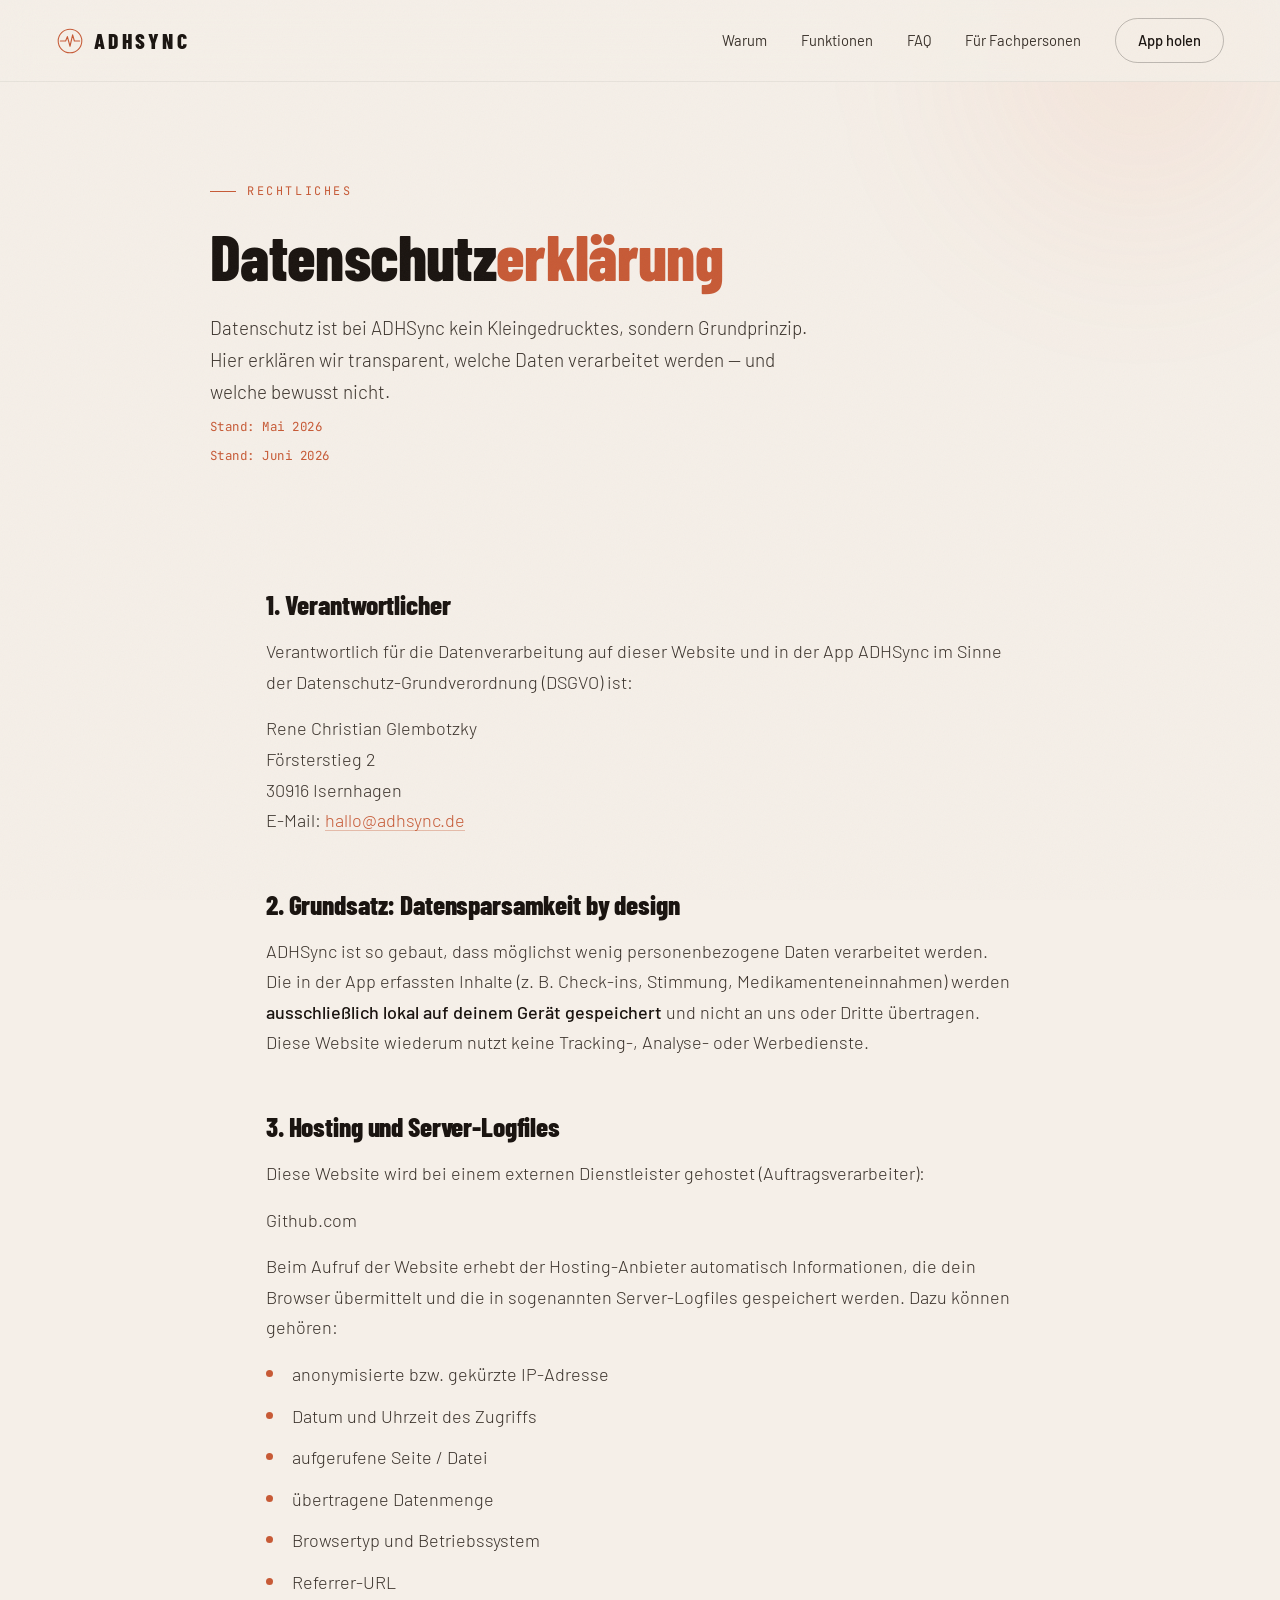
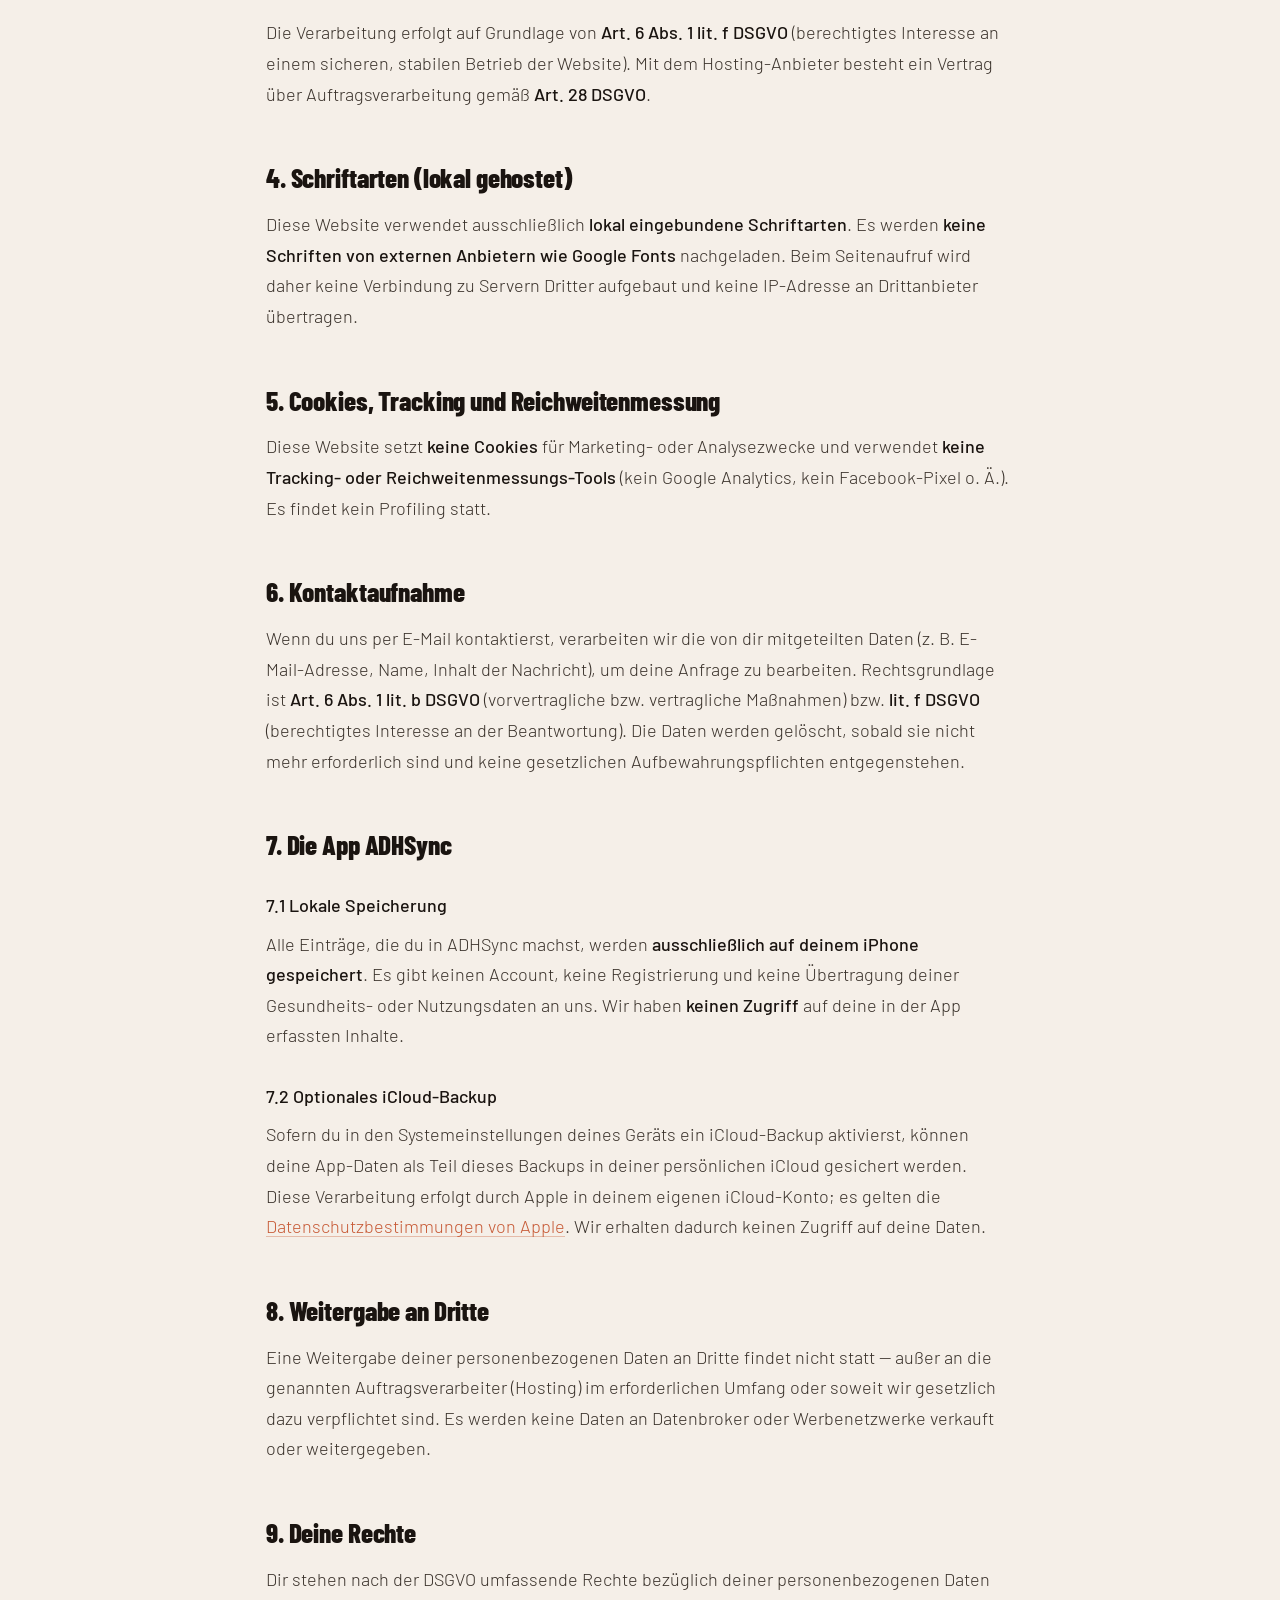
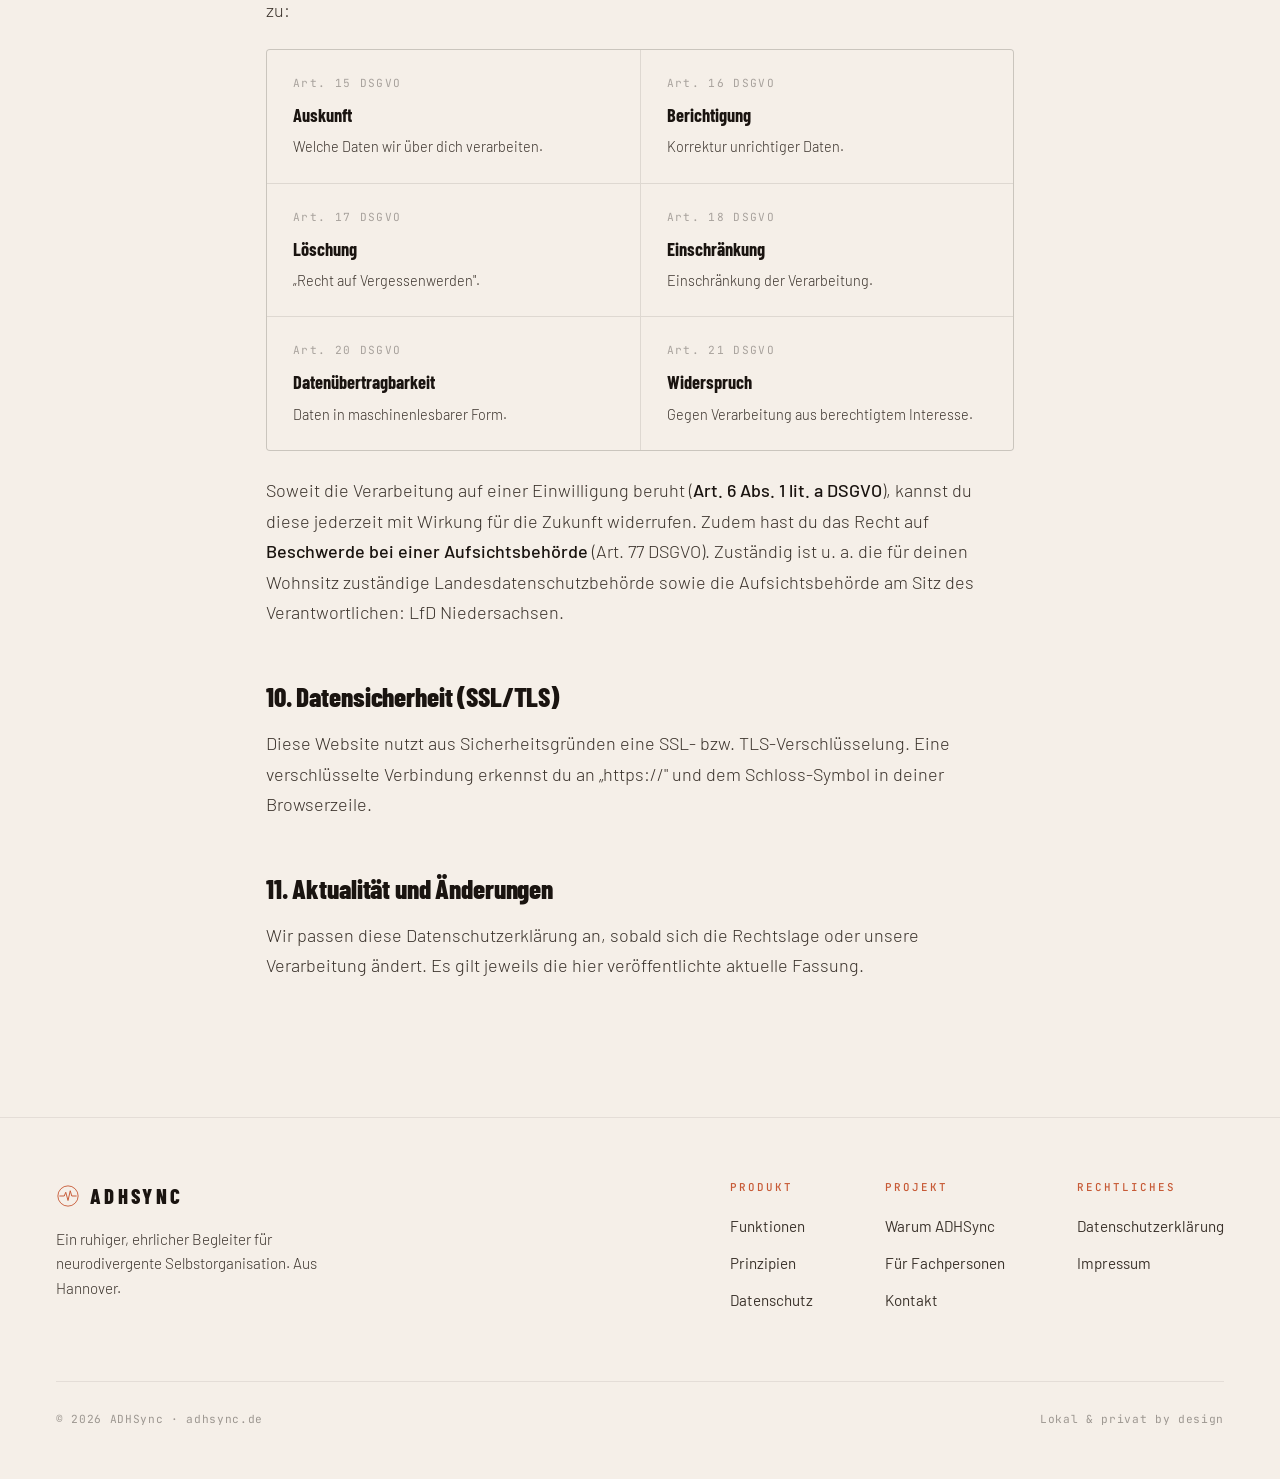
==== datenschutz.html @ 2eb3c04f "Add files via upload" ====
<!DOCTYPE html>
<html lang="de">
<head>
<meta charset="UTF-8">
<meta name="viewport" content="width=device-width, initial-scale=1.0">
<title>Datenschutzerklärung — ADHSync</title>
<meta name="description" content="Datenschutzerklärung von ADHSync nach DSGVO. Alle App-Daten bleiben lokal auf deinem iPhone.">
<meta name="theme-color" content="#F5EFE8">
<meta property="og:title" content="Datenschutzerklärung — ADHSync">
<meta property="og:description" content="Datenschutzerklärung von ADHSync nach DSGVO. Alle App-Daten bleiben lokal auf deinem iPhone.">
<meta property="og:type" content="website">
<meta property="og:locale" content="de_DE">
<link rel="icon" type="image/svg+xml" href="data:image/svg+xml;utf8,<svg xmlns='http://www.w3.org/2000/svg' viewBox='0 0 64 64'><circle cx='32' cy='32' r='28' fill='%23F5EFE8' stroke='%23C75A36' stroke-width='3'/><path d='M10 32 H22 L26 22 L32 44 L38 18 L42 32 H54' fill='none' stroke='%23C75A36' stroke-width='3' stroke-linecap='round' stroke-linejoin='round'/></svg>">

<style>
/* Self-hosted fonts — DSGVO-konform, keine externen Requests */
@font-face{font-family:'Barlow';font-style:normal;font-weight:300;font-display:swap;src:url([data-uri]) format('woff2');}
@font-face{font-family:'Barlow';font-style:normal;font-weight:400;font-display:swap;src:url([data-uri]) format('woff2');}
@font-face{font-family:'Barlow';font-style:italic;font-weight:400;font-display:swap;src:url([data-uri]) format('woff2');}
@font-face{font-family:'Barlow';font-style:normal;font-weight:500;font-display:swap;src:url([data-uri]) format('woff2');}
@font-face{font-family:'Barlow Condensed';font-style:normal;font-weight:600;font-display:swap;src:url([data-uri]) format('woff2');}
@font-face{font-family:'Barlow Condensed';font-style:normal;font-weight:700;font-display:swap;src:url([data-uri]) format('woff2');}
@font-face{font-family:'Barlow Condensed';font-style:normal;font-weight:800;font-display:swap;src:url([data-uri]) format('woff2');}
@font-face{font-family:'Barlow Condensed';font-style:normal;font-weight:900;font-display:swap;src:url([data-uri]) format('woff2');}
@font-face{font-family:'JetBrains Mono';font-style:normal;font-weight:400;font-display:swap;src:url([data-uri]) format('woff2');}
@font-face{font-family:'JetBrains Mono';font-style:normal;font-weight:500;font-display:swap;src:url([data-uri]) format('woff2');}


:root{
  --ink:#1A1410;--ink-soft:#3A322B;--paper:#F5EFE8;--paper2:#EAE2D6;
  --paper-sage:#EFE7DA;--orange:#E8744C;--orange-deep:#C75A36;
  --orange-soft:#F2A57F;--ink-mute:rgba(26,20,16,0.35);
}
*,*::before,*::after{box-sizing:border-box;margin:0;padding:0;}
html{scroll-behavior:smooth;}
body{background:var(--paper);color:var(--ink);font-family:'Barlow',sans-serif;font-weight:400;font-size:18px;line-height:1.7;-webkit-font-smoothing:antialiased;overflow-x:hidden;}
body::after{content:'';position:fixed;inset:0;z-index:9998;pointer-events:none;opacity:0.035;background-image:url("data:image/svg+xml,%3Csvg xmlns='http://www.w3.org/2000/svg' width='180' height='180'%3E%3Cfilter id='n'%3E%3CfeTurbulence type='fractalNoise' baseFrequency='0.85' numOctaves='3' stitchTiles='stitch'/%3E%3C/filter%3E%3Crect width='100%25' height='100%25' filter='url(%23n)'/%3E%3C/svg%3E");}
a{color:inherit;}

/* Logo mark with Puls-Wave */
.nav-logo,.footer-logo{display:inline-flex;align-items:center;gap:10px;text-decoration:none;}
.logo-mark{width:28px;height:28px;color:var(--orange-deep);flex-shrink:0;}
.logo-mark .logo-wave{stroke-dasharray:120;stroke-dashoffset:120;animation:drawPulse 2.2s cubic-bezier(0.65,0,0.35,1) forwards 0.3s;}
.footer-logo .logo-mark{width:24px;height:24px;}
@keyframes drawPulse{to{stroke-dashoffset:0;}}

/* NAV */
nav{position:fixed;top:0;left:0;right:0;z-index:200;padding:18px 56px;display:flex;justify-content:space-between;align-items:center;background:rgba(245,239,232,0.82);backdrop-filter:blur(16px) saturate(1.2);border-bottom:1px solid rgba(26,20,16,0.06);}
.nav-logo{font-family:'Barlow Condensed',sans-serif;font-weight:800;font-size:1.35rem;letter-spacing:0.16em;text-transform:uppercase;color:var(--ink);text-decoration:none;}
.nav-right{display:flex;gap:34px;align-items:center;}
.nav-link{font-size:0.92rem;color:var(--ink-soft);text-decoration:none;transition:color 0.2s;}
.nav-link:hover{color:var(--ink);}
.nav-cta{font-weight:500;font-size:0.92rem;color:var(--ink);text-decoration:none;border:1px solid rgba(26,20,16,0.25);border-radius:100px;padding:9px 22px;transition:border-color 0.2s,background 0.2s,color 0.2s;}
.nav-cta:hover{border-color:var(--ink);background:var(--ink);color:var(--paper);}
/* PAGE HEAD */
.page-head{padding:170px 56px 70px;position:relative;overflow:hidden;}
.page-head::before{content:'';position:absolute;width:560px;height:560px;border-radius:50%;top:-220px;right:-140px;filter:blur(70px);opacity:0.5;background:radial-gradient(circle,rgba(232,116,76,0.2),transparent 65%);pointer-events:none;}
.ph-wrap{max-width:860px;margin:0 auto;position:relative;z-index:2;}
.eyebrow{font-family:'JetBrains Mono',monospace;font-size:0.74rem;letter-spacing:0.22em;text-transform:uppercase;color:var(--orange-deep);margin-bottom:22px;display:inline-flex;align-items:center;gap:11px;}
.eyebrow::before{content:'';width:26px;height:1px;background:var(--orange-deep);}
.page-title{font-family:'Barlow Condensed',sans-serif;font-weight:800;font-size:clamp(2.6rem,5vw,4.4rem);line-height:1.0;letter-spacing:-0.01em;color:var(--ink);}
.page-title .pet{color:var(--orange-deep);}
.page-title em{font-style:normal;color:var(--orange);}
.page-intro{font-size:1.18rem;font-weight:300;color:var(--ink-soft);margin-top:24px;line-height:1.7;max-width:620px;}
/* CONTENT */
.content{max-width:860px;margin:0 auto;padding:0 56px 120px;}
.content h2{font-family:'Barlow Condensed',sans-serif;font-weight:800;font-size:1.7rem;letter-spacing:-0.005em;color:var(--ink);margin:54px 0 16px;line-height:1.1;}
.content h3{font-family:'Barlow',sans-serif;font-weight:500;font-size:1.12rem;color:var(--ink);margin:30px 0 8px;}
.content p{font-weight:300;color:var(--ink-soft);margin-bottom:16px;}
.content p strong,.content li strong{font-weight:500;color:var(--ink);}
.content ul{list-style:none;margin:0 0 20px;padding:0;}
.content li{font-weight:300;color:var(--ink-soft);padding-left:26px;position:relative;margin-bottom:11px;}
.content li::before{content:'';position:absolute;left:0;top:11px;width:7px;height:7px;border-radius:50%;background:var(--orange-deep);}
.content a{color:var(--orange-deep);text-decoration:underline;text-underline-offset:3px;text-decoration-color:rgba(199,90,54,0.35);transition:text-decoration-color 0.2s;}
.content a:hover{text-decoration-color:var(--orange-deep);}
.meta{font-family:'JetBrains Mono',monospace;font-size:0.78rem;letter-spacing:0.04em;color:var(--orange-deep);margin-top:8px;}
/* CALLOUT */
.callout{background:var(--paper-sage);border:1px solid rgba(199,90,54,0.18);border-left:3px solid var(--orange-deep);border-radius:6px;padding:22px 26px;margin:28px 0;}
.callout .c-title{font-family:'Barlow Condensed',sans-serif;font-weight:700;font-size:1.05rem;text-transform:uppercase;letter-spacing:0.06em;color:var(--orange-deep);margin-bottom:8px;display:flex;align-items:center;gap:9px;}
.callout p{font-size:0.96rem;margin-bottom:0;color:var(--ink-soft);}
.callout svg{width:17px;height:17px;stroke:var(--orange-deep);flex-shrink:0;}
/* PLACEHOLDER fields */
.ph-field{background:rgba(232,116,76,0.1);border-bottom:1px dashed var(--orange-deep);padding:1px 7px;border-radius:3px;font-weight:400;color:var(--orange-deep);font-style:normal;font-size:0.95em;}
/* DATA TABLE for DSGVO rights */
.rights-grid{display:grid;grid-template-columns:repeat(2,1fr);gap:1px;background:rgba(26,20,16,0.1);border:1px solid rgba(26,20,16,0.1);border-radius:4px;overflow:hidden;margin:24px 0;}
.right-cell{background:var(--paper);padding:24px 26px;}
.right-cell .rc-art{font-family:'JetBrains Mono',monospace;font-size:0.7rem;letter-spacing:0.12em;color:var(--ink-mute);margin-bottom:7px;}
.right-cell .rc-t{font-family:'Barlow Condensed',sans-serif;font-weight:700;font-size:1.15rem;color:var(--ink);margin-bottom:5px;}
.right-cell .rc-d{font-size:0.9rem;font-weight:300;color:var(--ink-soft);line-height:1.55;}
/* FOOTER */
footer{background:var(--paper);padding:60px 56px 50px;border-top:1px solid rgba(26,20,16,0.08);}
.footer-top{max-width:1180px;margin:0 auto;display:flex;justify-content:space-between;align-items:flex-start;gap:40px;flex-wrap:wrap;}
.footer-brand{max-width:300px;}
.footer-logo{font-family:'Barlow Condensed',sans-serif;font-weight:800;font-size:1.3rem;letter-spacing:0.16em;text-transform:uppercase;color:var(--ink);margin-bottom:14px;}
.footer-tag{font-size:0.95rem;font-weight:300;color:var(--ink-soft);line-height:1.6;}
.footer-cols{display:flex;gap:72px;flex-wrap:wrap;}
.footer-col h4{font-family:'JetBrains Mono',monospace;font-size:0.68rem;letter-spacing:0.18em;text-transform:uppercase;color:var(--orange-deep);margin-bottom:18px;font-weight:500;}
.footer-col a{display:block;font-size:0.95rem;color:var(--ink-soft);text-decoration:none;margin-bottom:11px;transition:color 0.2s;}
.footer-col a:hover{color:var(--ink);}
.footer-bottom{max-width:1180px;margin:56px auto 0;padding-top:28px;border-top:1px solid rgba(26,20,16,0.08);display:flex;justify-content:space-between;align-items:center;gap:20px;flex-wrap:wrap;}
.footer-copy{font-family:'JetBrains Mono',monospace;font-size:0.7rem;letter-spacing:0.06em;color:rgba(26,20,16,0.4);}
@media(max-width:980px){
  nav{padding:14px 22px;}.nav-right .nav-link{display:none;}
  .page-head{padding:120px 22px 50px;}.content{padding:0 22px 80px;}
  .rights-grid{grid-template-columns:1fr;}
  .footer-top{flex-direction:column;}.footer-cols{gap:48px;}
}


@media (prefers-reduced-motion: reduce){
  *,*::before,*::after{animation-duration:0.01ms!important;transition-duration:0.01ms!important;}
  html{scroll-behavior:auto;}
}
</style>
</head>
<body>
<nav>
  <a href="index.html" class="nav-logo"><svg class="logo-mark" viewBox="0 0 64 64" aria-hidden="true"><circle cx="32" cy="32" r="27" fill="none" stroke="currentColor" stroke-width="2.4"/><path class="logo-wave" d="M10 32 H22 L26 22 L32 44 L38 18 L42 32 H54" fill="none" stroke="currentColor" stroke-width="2.6" stroke-linecap="round" stroke-linejoin="round"/></svg><span>ADHSync</span></a>
  <div class="nav-right">
    <a href="index.html#warum" class="nav-link">Warum</a>
    <a href="index.html#funktionen" class="nav-link">Funktionen</a>
    <a href="index.html#faq" class="nav-link">FAQ</a>
    <a href="fachpersonen.html" class="nav-link">Für Fachpersonen</a>
    <a href="index.html#download" class="nav-cta">App holen</a>
  </div>
</nav>

<header class="page-head">
  <div class="ph-wrap">
    <span class="eyebrow">Rechtliches</span>
    <h1 class="page-title">Datenschutz<span class="pet">erklärung</span></h1>
    <p class="page-intro">Datenschutz ist bei ADHSync kein Kleingedrucktes, sondern Grundprinzip. Hier erklären wir transparent, welche Daten verarbeitet werden — und welche bewusst nicht.</p>
    <p class="meta">Stand: Mai 2026</p>
    <p class="meta">Stand: Juni 2026</p>
  </div>
</header>
<main class="content">

  <h2>1. Verantwortlicher</h2>
  <p>Verantwortlich für die Datenverarbeitung auf dieser Website und in der App ADHSync im Sinne der Datenschutz-Grundverordnung (DSGVO) ist:</p>
  <p>Rene Christian Glembotzky<br>
  Försterstieg 2<br>
  30916 Isernhagen<br>
  E-Mail: <a href="mailto:hallo@adhsync.de">hallo@adhsync.de</a></p>

  <h2>2. Grundsatz: Datensparsamkeit by design</h2>
  <p>ADHSync ist so gebaut, dass möglichst wenig personenbezogene Daten verarbeitet werden. Die in der App erfassten Inhalte (z. B. Check-ins, Stimmung, Medikamenteneinnahmen) werden <strong>ausschließlich lokal auf deinem Gerät gespeichert</strong> und nicht an uns oder Dritte übertragen. Diese Website wiederum nutzt keine Tracking-, Analyse- oder Werbedienste.</p>

  <h2>3. Hosting und Server-Logfiles</h2>
  <p>Diese Website wird bei einem externen Dienstleister gehostet (Auftragsverarbeiter):</p>
  <p>Github.com</p>
  <p>Beim Aufruf der Website erhebt der Hosting-Anbieter automatisch Informationen, die dein Browser übermittelt und die in sogenannten Server-Logfiles gespeichert werden. Dazu können gehören:</p>
  <ul>
    <li>anonymisierte bzw. gekürzte IP-Adresse</li>
    <li>Datum und Uhrzeit des Zugriffs</li>
    <li>aufgerufene Seite / Datei</li>
    <li>übertragene Datenmenge</li>
    <li>Browsertyp und Betriebssystem</li>
    <li>Referrer-URL</li>
  </ul>
  <p>Die Verarbeitung erfolgt auf Grundlage von <strong>Art. 6 Abs. 1 lit. f DSGVO</strong> (berechtigtes Interesse an einem sicheren, stabilen Betrieb der Website). Mit dem Hosting-Anbieter besteht ein Vertrag über Auftragsverarbeitung gemäß <strong>Art. 28 DSGVO</strong>.</p>

  <h2>4. Schriftarten (lokal gehostet)</h2>
  <p>Diese Website verwendet ausschließlich <strong>lokal eingebundene Schriftarten</strong>. Es werden <strong>keine Schriften von externen Anbietern wie Google Fonts</strong> nachgeladen. Beim Seitenaufruf wird daher keine Verbindung zu Servern Dritter aufgebaut und keine IP-Adresse an Drittanbieter übertragen.</p>

  <h2>5. Cookies, Tracking und Reichweitenmessung</h2>
  <p>Diese Website setzt <strong>keine Cookies</strong> für Marketing- oder Analysezwecke und verwendet <strong>keine Tracking- oder Reichweitenmessungs-Tools</strong> (kein Google Analytics, kein Facebook-Pixel o. Ä.). Es findet kein Profiling statt.</p>

  <h2>6. Kontaktaufnahme</h2>
  <p>Wenn du uns per E-Mail kontaktierst, verarbeiten wir die von dir mitgeteilten Daten (z. B. E-Mail-Adresse, Name, Inhalt der Nachricht), um deine Anfrage zu bearbeiten. Rechtsgrundlage ist <strong>Art. 6 Abs. 1 lit. b DSGVO</strong> (vorvertragliche bzw. vertragliche Maßnahmen) bzw. <strong>lit. f DSGVO</strong> (berechtigtes Interesse an der Beantwortung). Die Daten werden gelöscht, sobald sie nicht mehr erforderlich sind und keine gesetzlichen Aufbewahrungspflichten entgegenstehen.</p>

  <h2>7. Die App ADHSync</h2>
  <h3>7.1 Lokale Speicherung</h3>
  <p>Alle Einträge, die du in ADHSync machst, werden <strong>ausschließlich auf deinem iPhone gespeichert</strong>. Es gibt keinen Account, keine Registrierung und keine Übertragung deiner Gesundheits- oder Nutzungsdaten an uns. Wir haben <strong>keinen Zugriff</strong> auf deine in der App erfassten Inhalte.</p>
  <h3>7.2 Optionales iCloud-Backup</h3>
  <p>Sofern du in den Systemeinstellungen deines Geräts ein iCloud-Backup aktivierst, können deine App-Daten als Teil dieses Backups in deiner persönlichen iCloud gesichert werden. Diese Verarbeitung erfolgt durch Apple in deinem eigenen iCloud-Konto; es gelten die <a href="https://www.apple.com/legal/privacy/de-ww/" target="_blank" rel="noopener">Datenschutzbestimmungen von Apple</a>. Wir erhalten dadurch keinen Zugriff auf deine Daten.</p>
  <h2>8. Weitergabe an Dritte</h2>
  <p>Eine Weitergabe deiner personenbezogenen Daten an Dritte findet nicht statt — außer an die genannten Auftragsverarbeiter (Hosting) im erforderlichen Umfang oder soweit wir gesetzlich dazu verpflichtet sind. Es werden keine Daten an Datenbroker oder Werbenetzwerke verkauft oder weitergegeben.</p>

  <h2>9. Deine Rechte</h2>
  <p>Dir stehen nach der DSGVO umfassende Rechte bezüglich deiner personenbezogenen Daten zu:</p>
  <div class="rights-grid">
    <div class="right-cell"><div class="rc-art">Art. 15 DSGVO</div><div class="rc-t">Auskunft</div><div class="rc-d">Welche Daten wir über dich verarbeiten.</div></div>
    <div class="right-cell"><div class="rc-art">Art. 16 DSGVO</div><div class="rc-t">Berichtigung</div><div class="rc-d">Korrektur unrichtiger Daten.</div></div>
    <div class="right-cell"><div class="rc-art">Art. 17 DSGVO</div><div class="rc-t">Löschung</div><div class="rc-d">„Recht auf Vergessenwerden".</div></div>
    <div class="right-cell"><div class="rc-art">Art. 18 DSGVO</div><div class="rc-t">Einschränkung</div><div class="rc-d">Einschränkung der Verarbeitung.</div></div>
    <div class="right-cell"><div class="rc-art">Art. 20 DSGVO</div><div class="rc-t">Datenübertragbarkeit</div><div class="rc-d">Daten in maschinenlesbarer Form.</div></div>
    <div class="right-cell"><div class="rc-art">Art. 21 DSGVO</div><div class="rc-t">Widerspruch</div><div class="rc-d">Gegen Verarbeitung aus berechtigtem Interesse.</div></div>
  </div>
  <p>Soweit die Verarbeitung auf einer Einwilligung beruht (<strong>Art. 6 Abs. 1 lit. a DSGVO</strong>), kannst du diese jederzeit mit Wirkung für die Zukunft widerrufen. Zudem hast du das Recht auf <strong>Beschwerde bei einer Aufsichtsbehörde</strong> (Art. 77 DSGVO). Zuständig ist u. a. die für deinen Wohnsitz zuständige Landesdatenschutzbehörde sowie die Aufsichtsbehörde am Sitz des Verantwortlichen: LfD Niedersachsen.</p>

  <h2>10. Datensicherheit (SSL/TLS)</h2>
  <p>Diese Website nutzt aus Sicherheitsgründen eine SSL- bzw. TLS-Verschlüsselung. Eine verschlüsselte Verbindung erkennst du an „https://" und dem Schloss-Symbol in deiner Browserzeile.</p>

  <h2>11. Aktualität und Änderungen</h2>
  <p>Wir passen diese Datenschutzerklärung an, sobald sich die Rechtslage oder unsere Verarbeitung ändert. Es gilt jeweils die hier veröffentlichte aktuelle Fassung.</p>
</main>

<footer>
  <div class="footer-top">
    <div class="footer-brand">
      <div class="footer-logo"><svg class="logo-mark" viewBox="0 0 64 64" aria-hidden="true"><circle cx="32" cy="32" r="27" fill="none" stroke="currentColor" stroke-width="2.4"/><path class="logo-wave" d="M10 32 H22 L26 22 L32 44 L38 18 L42 32 H54" fill="none" stroke="currentColor" stroke-width="2.6" stroke-linecap="round" stroke-linejoin="round"/></svg><span>ADHSync</span></div>
      <p class="footer-tag">Ein ruhiger, ehrlicher Begleiter für neurodivergente Selbstorganisation. Aus Hannover.</p>
    </div>
    <div class="footer-cols">
      <div class="footer-col"><h4>Produkt</h4>
        <a href="index.html#funktionen">Funktionen</a>
        <a href="index.html#prinzipien">Prinzipien</a>
        <a href="index.html#datenschutz">Datenschutz</a>
      </div>
      <div class="footer-col"><h4>Projekt</h4>
        <a href="index.html#warum">Warum ADHSync</a>
        <a href="fachpersonen.html">Für Fachpersonen</a>
        <a href="mailto:hallo@adhsync.de">Kontakt</a>
      </div>
      <div class="footer-col"><h4>Rechtliches</h4>
        <a href="datenschutz.html">Datenschutzerklärung</a>
        <a href="impressum.html">Impressum</a>
      </div>
    </div>
  </div>
  <div class="footer-bottom">
    <div class="footer-copy">© 2026 ADHSync · adhsync.de</div>
    <div class="footer-copy">Lokal &amp; privat by design</div>
  </div>
</footer>
</body>
</html>
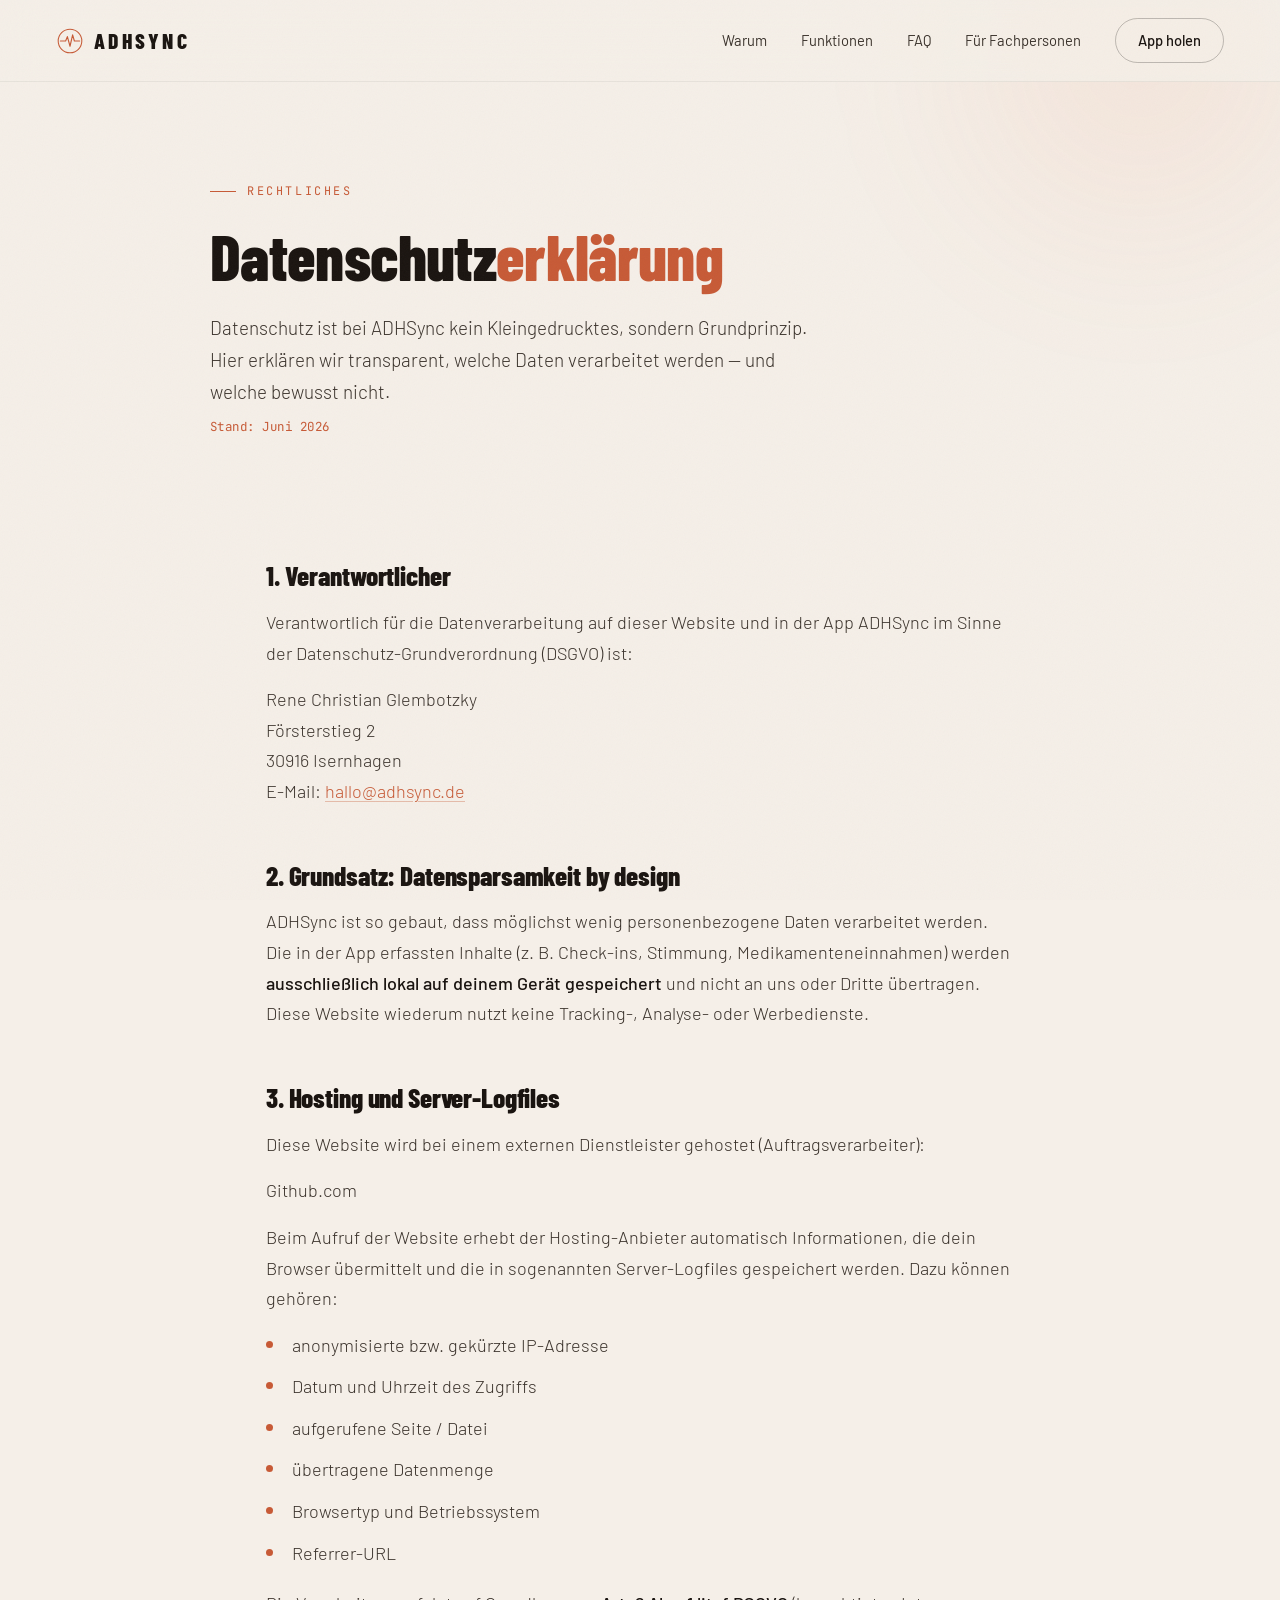
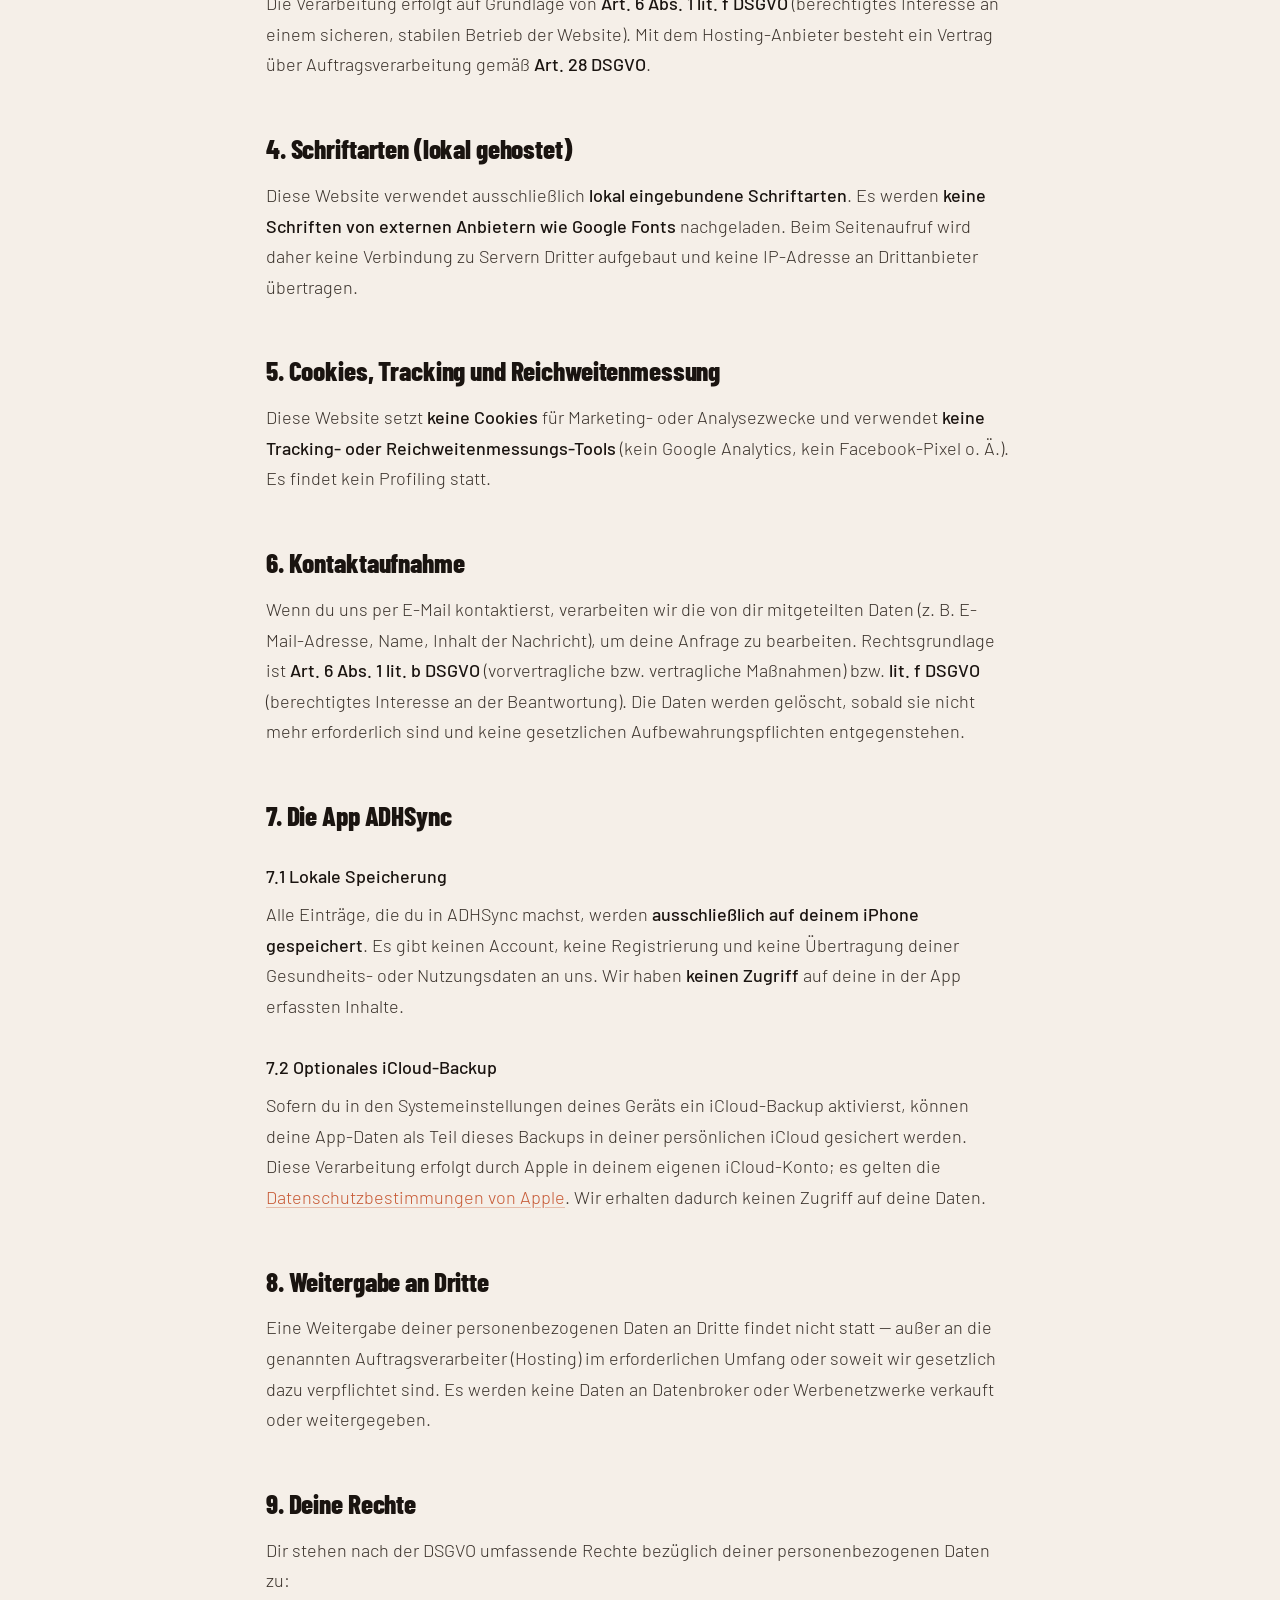
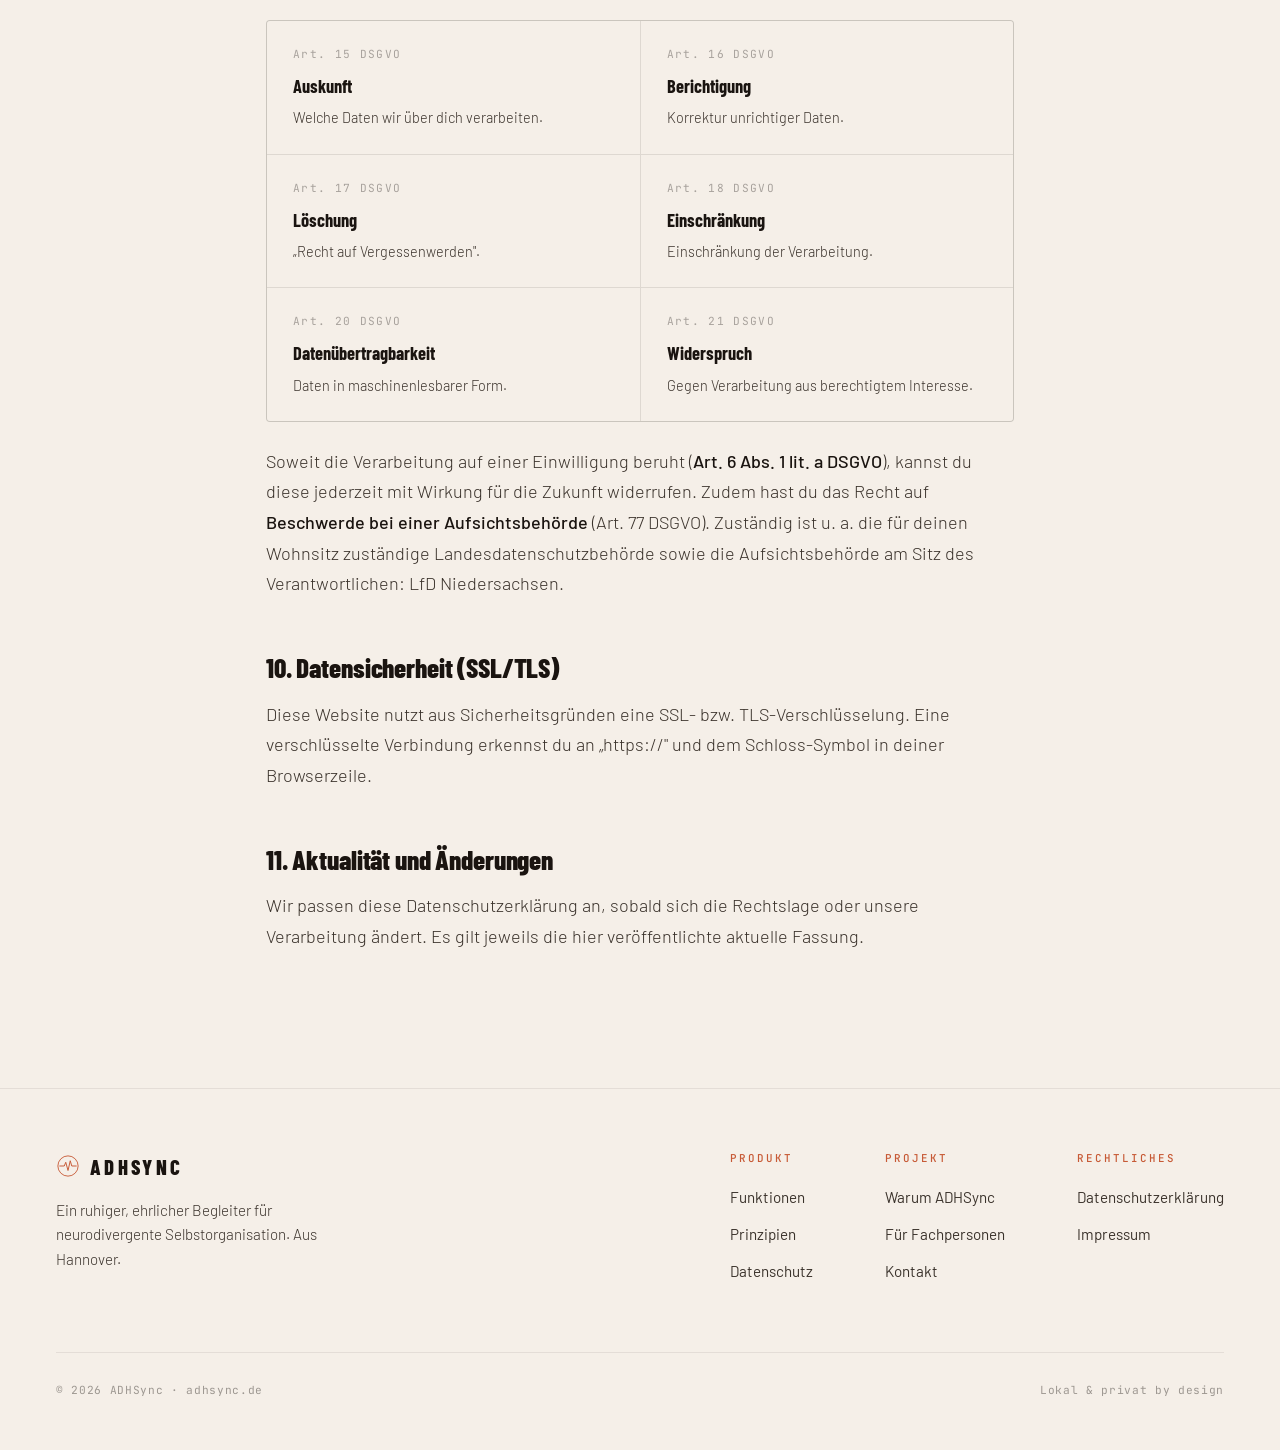
==== commit a353cdce: "Update datenschutz.html" ====
--- a/datenschutz.html
+++ b/datenschutz.html
@@ -130,7 +130,6 @@
     <span class="eyebrow">Rechtliches</span>
     <h1 class="page-title">Datenschutz<span class="pet">erklärung</span></h1>
     <p class="page-intro">Datenschutz ist bei ADHSync kein Kleingedrucktes, sondern Grundprinzip. Hier erklären wir transparent, welche Daten verarbeitet werden — und welche bewusst nicht.</p>
-    <p class="meta">Stand: Mai 2026</p>
     <p class="meta">Stand: Juni 2026</p>
   </div>
 </header>
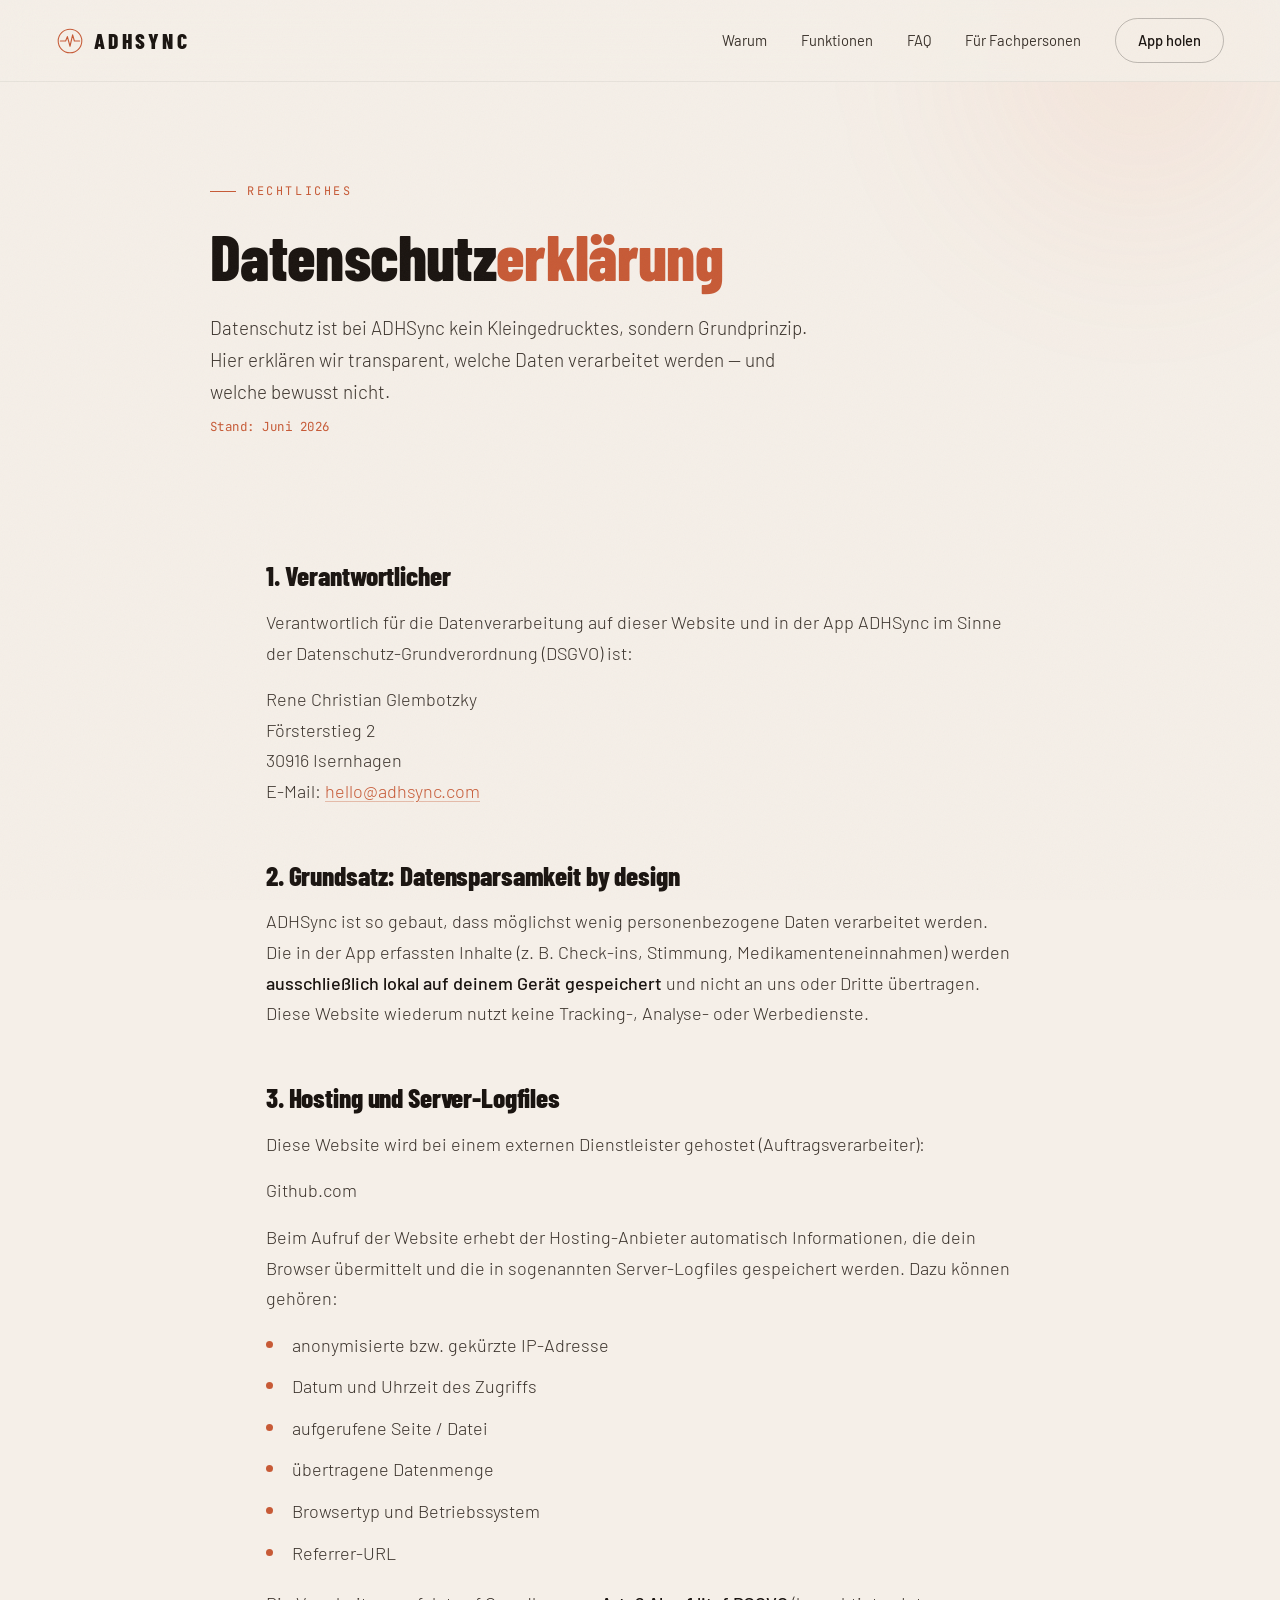
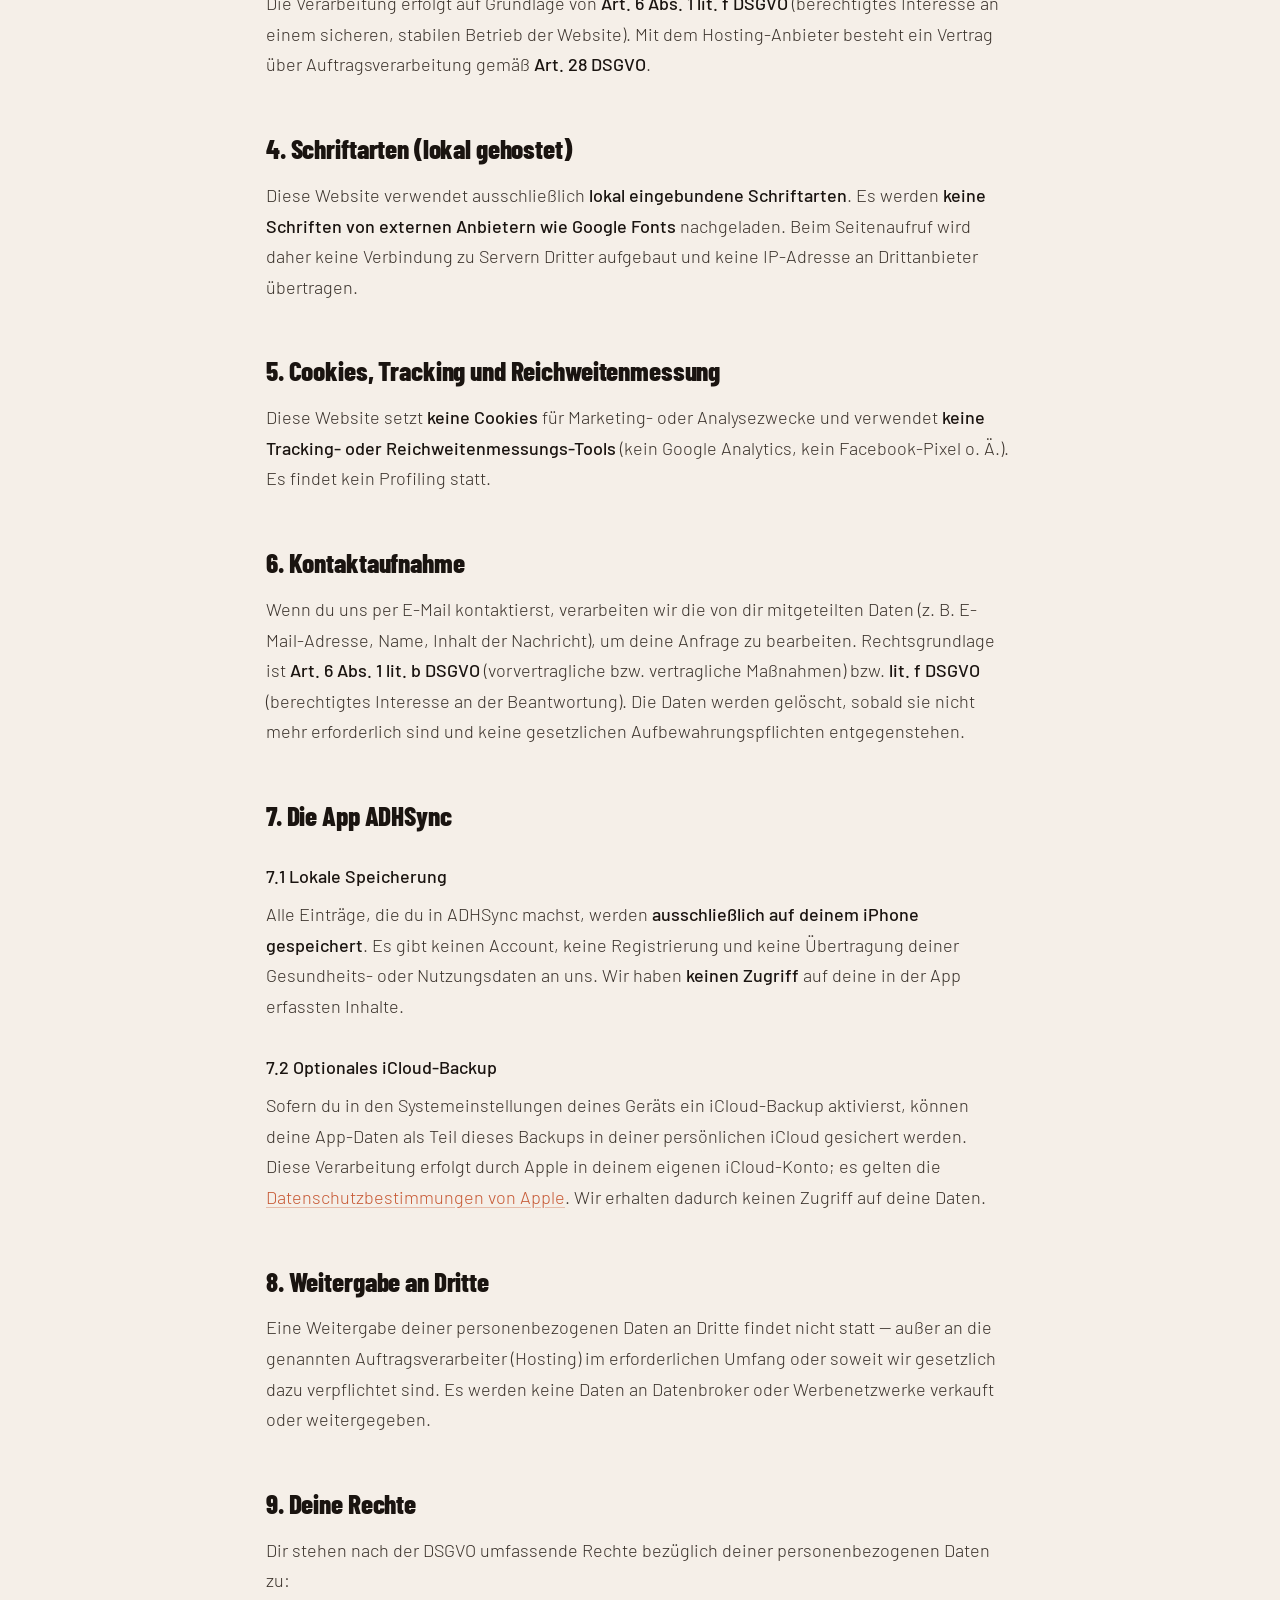
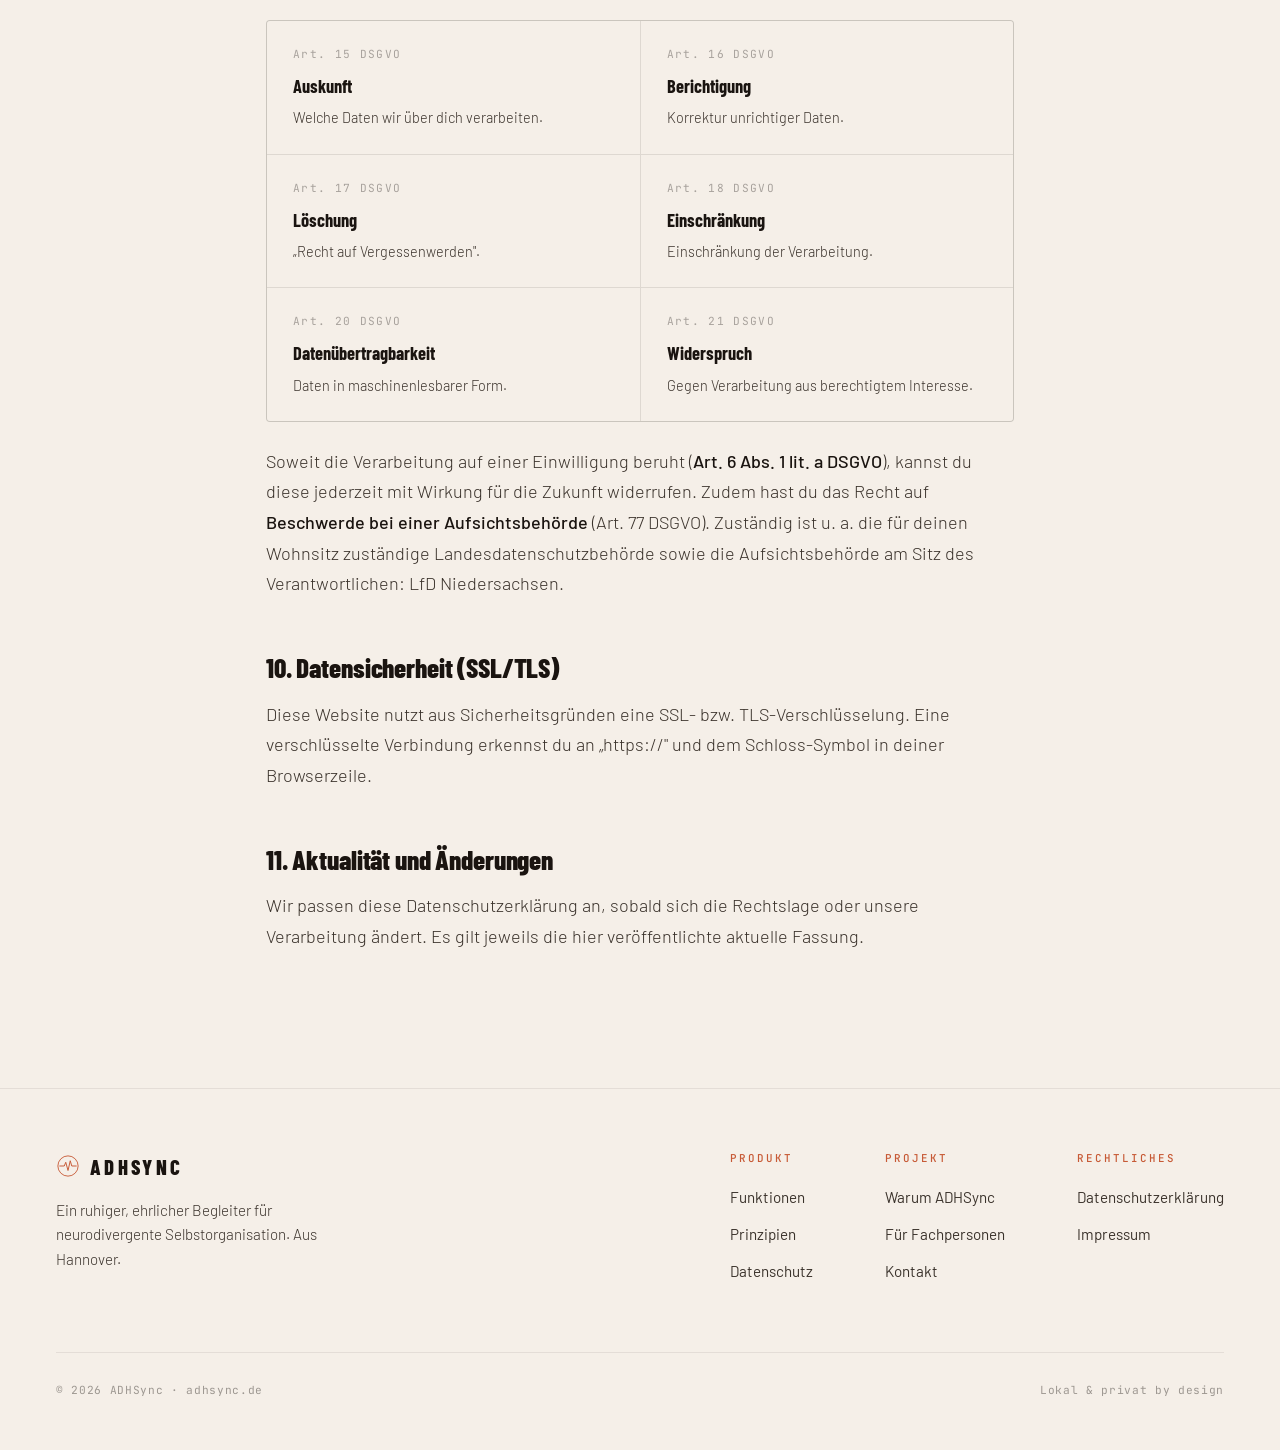
==== commit be3ebc04: "Update datenschutz.html" ====
--- a/datenschutz.html
+++ b/datenschutz.html
@@ -140,7 +140,7 @@
   <p>Rene Christian Glembotzky<br>
   Försterstieg 2<br>
   30916 Isernhagen<br>
-  E-Mail: <a href="mailto:hallo@adhsync.de">hallo@adhsync.de</a></p>
+  E-Mail: <a href="mailto:hello@adhsync.com">hello@adhsync.com</a></p>
 
   <h2>2. Grundsatz: Datensparsamkeit by design</h2>
   <p>ADHSync ist so gebaut, dass möglichst wenig personenbezogene Daten verarbeitet werden. Die in der App erfassten Inhalte (z. B. Check-ins, Stimmung, Medikamenteneinnahmen) werden <strong>ausschließlich lokal auf deinem Gerät gespeichert</strong> und nicht an uns oder Dritte übertragen. Diese Website wiederum nutzt keine Tracking-, Analyse- oder Werbedienste.</p>
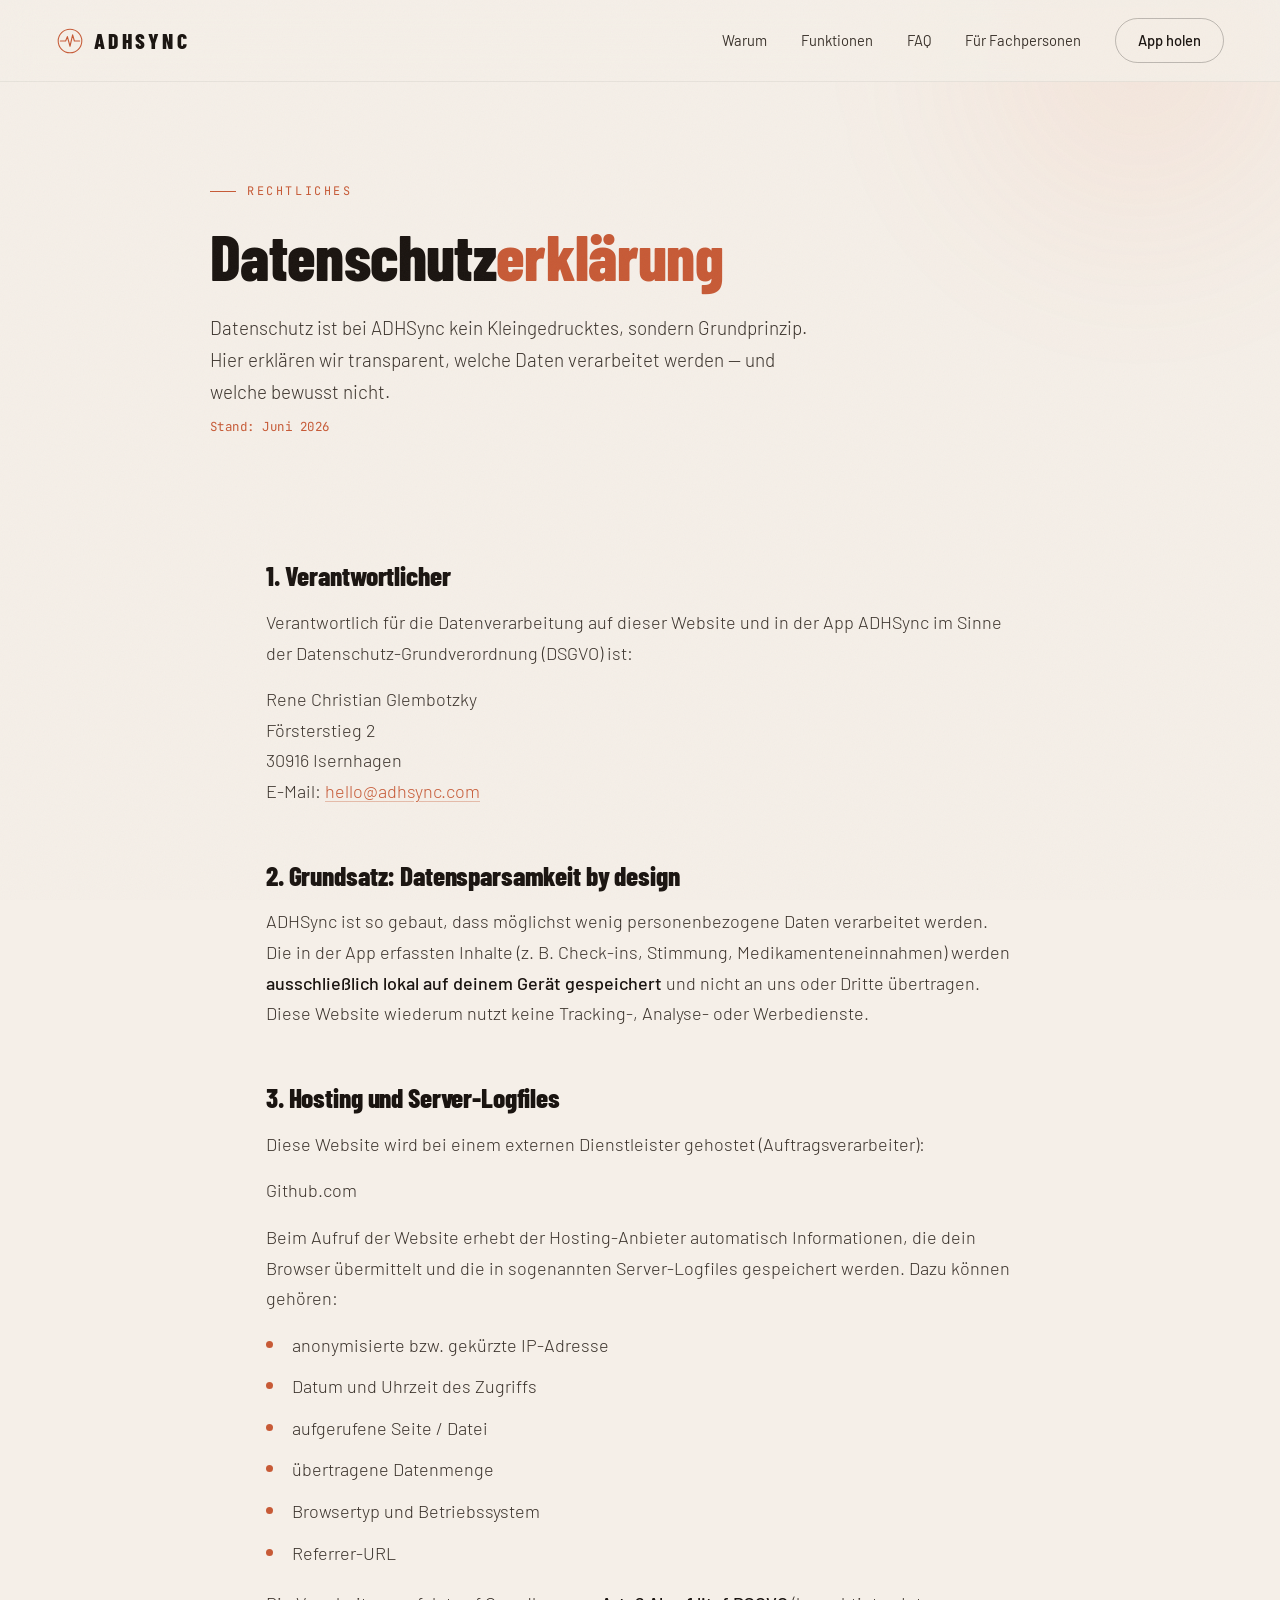
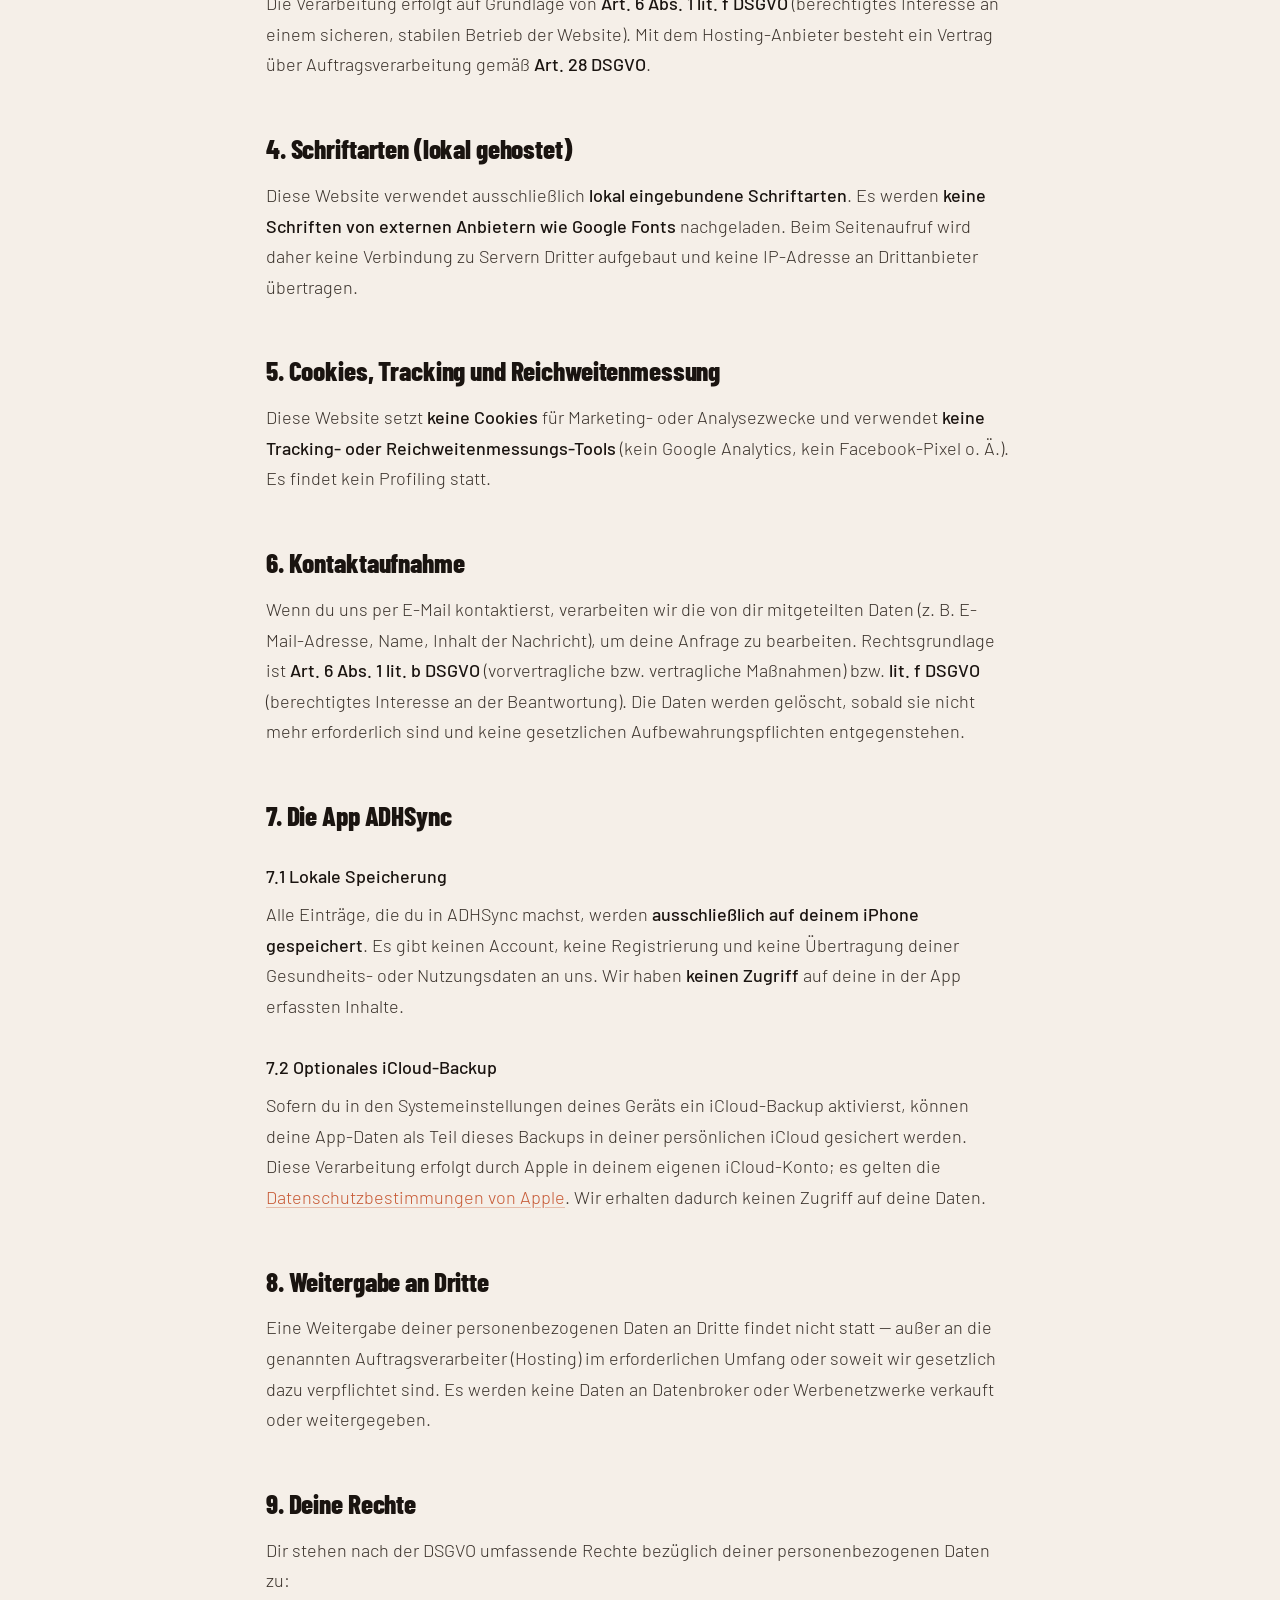
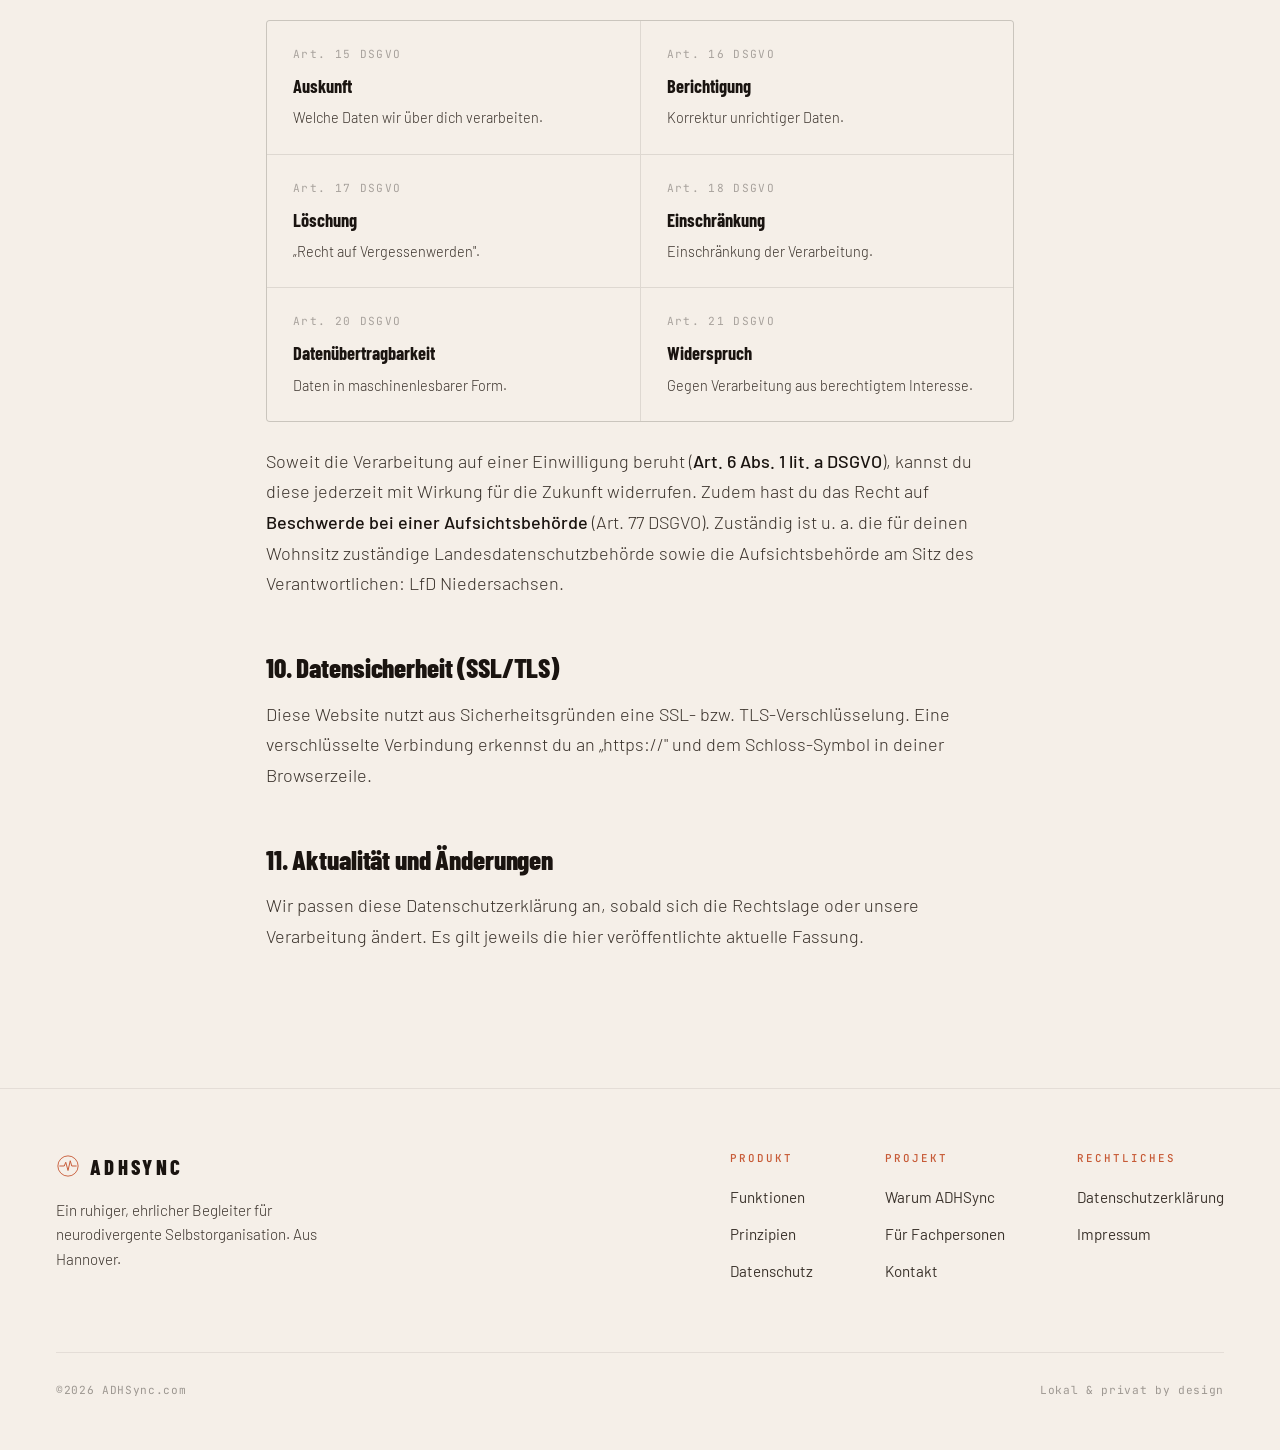
==== commit 03543f19: "Update datenschutz.html" ====
--- a/datenschutz.html
+++ b/datenschutz.html
@@ -210,7 +210,7 @@
       <div class="footer-col"><h4>Projekt</h4>
         <a href="index.html#warum">Warum ADHSync</a>
         <a href="fachpersonen.html">Für Fachpersonen</a>
-        <a href="mailto:hallo@adhsync.de">Kontakt</a>
+        <a href="mailto:hello@adhsync.com">Kontakt</a>
       </div>
       <div class="footer-col"><h4>Rechtliches</h4>
         <a href="datenschutz.html">Datenschutzerklärung</a>
@@ -219,7 +219,7 @@
     </div>
   </div>
   <div class="footer-bottom">
-    <div class="footer-copy">© 2026 ADHSync · adhsync.de</div>
+    <div class="footer-copy">©2026 ADHSync.com</div>
     <div class="footer-copy">Lokal &amp; privat by design</div>
   </div>
 </footer>
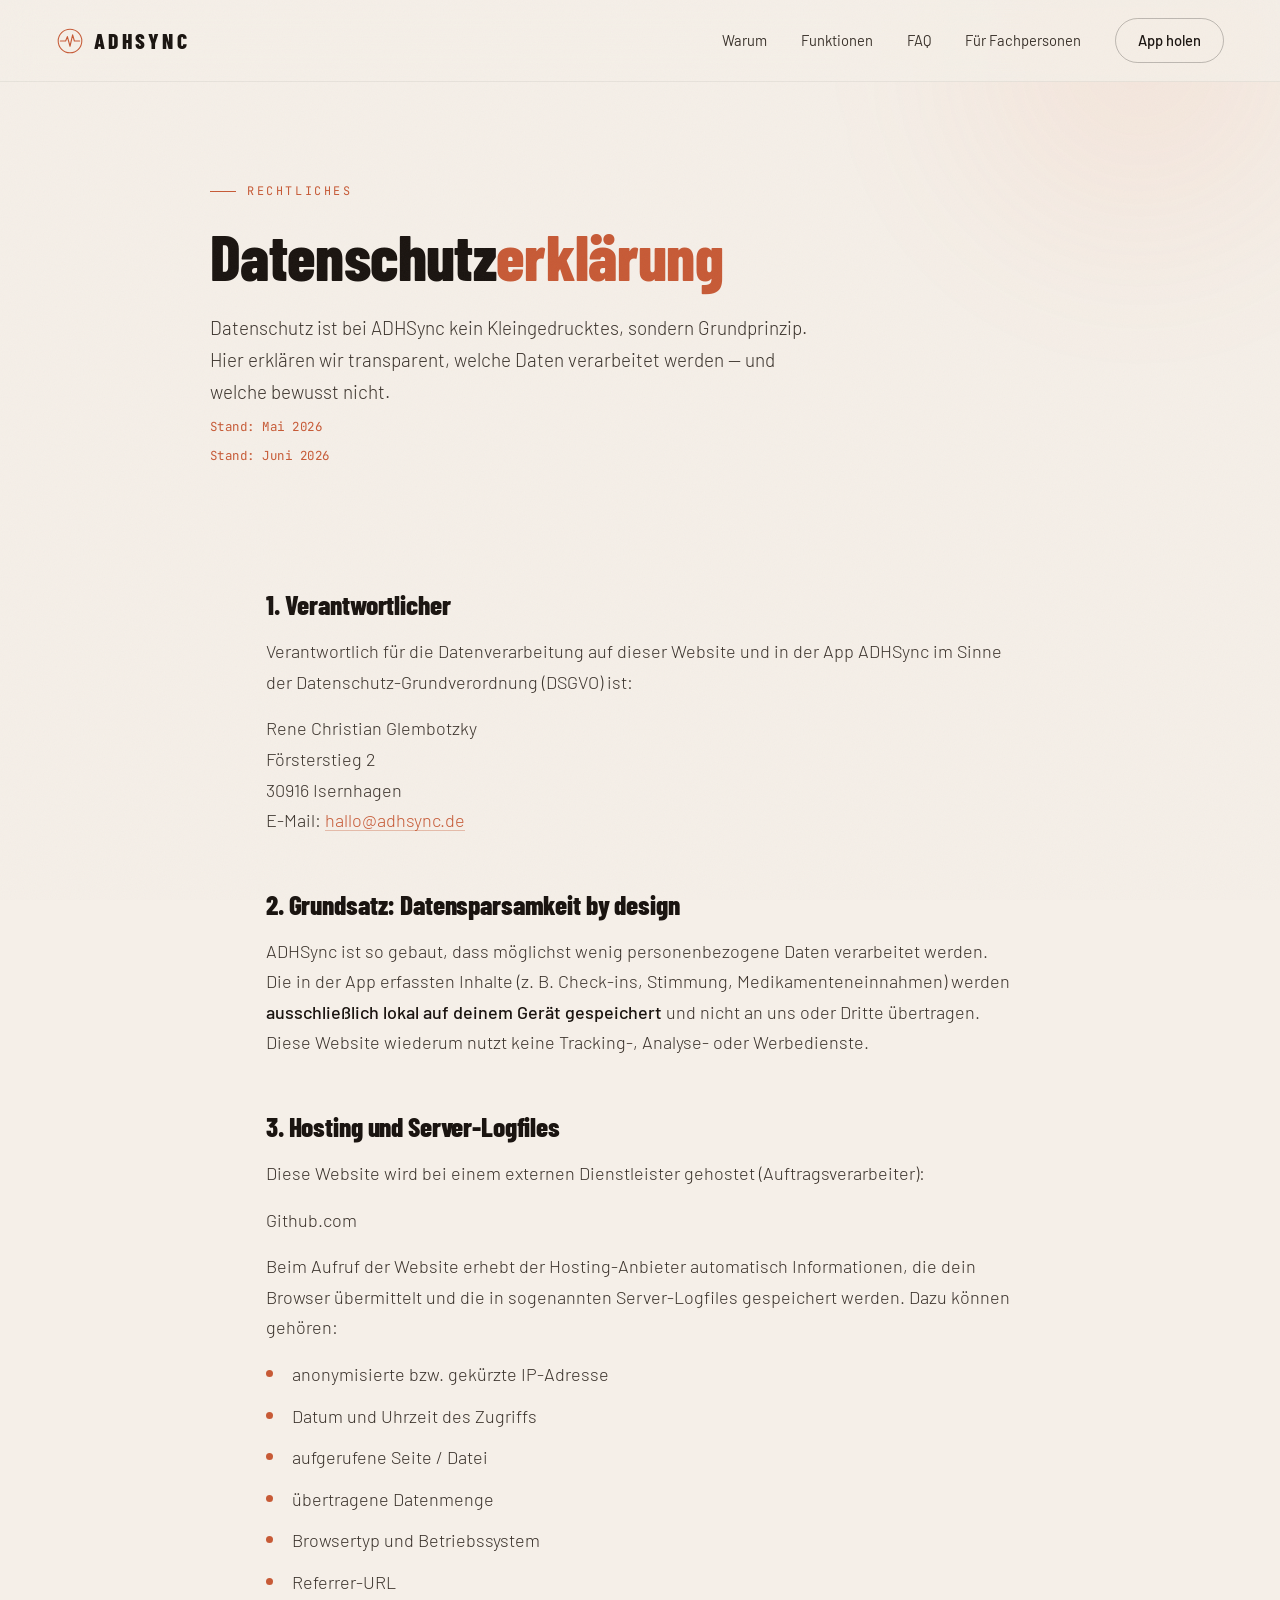
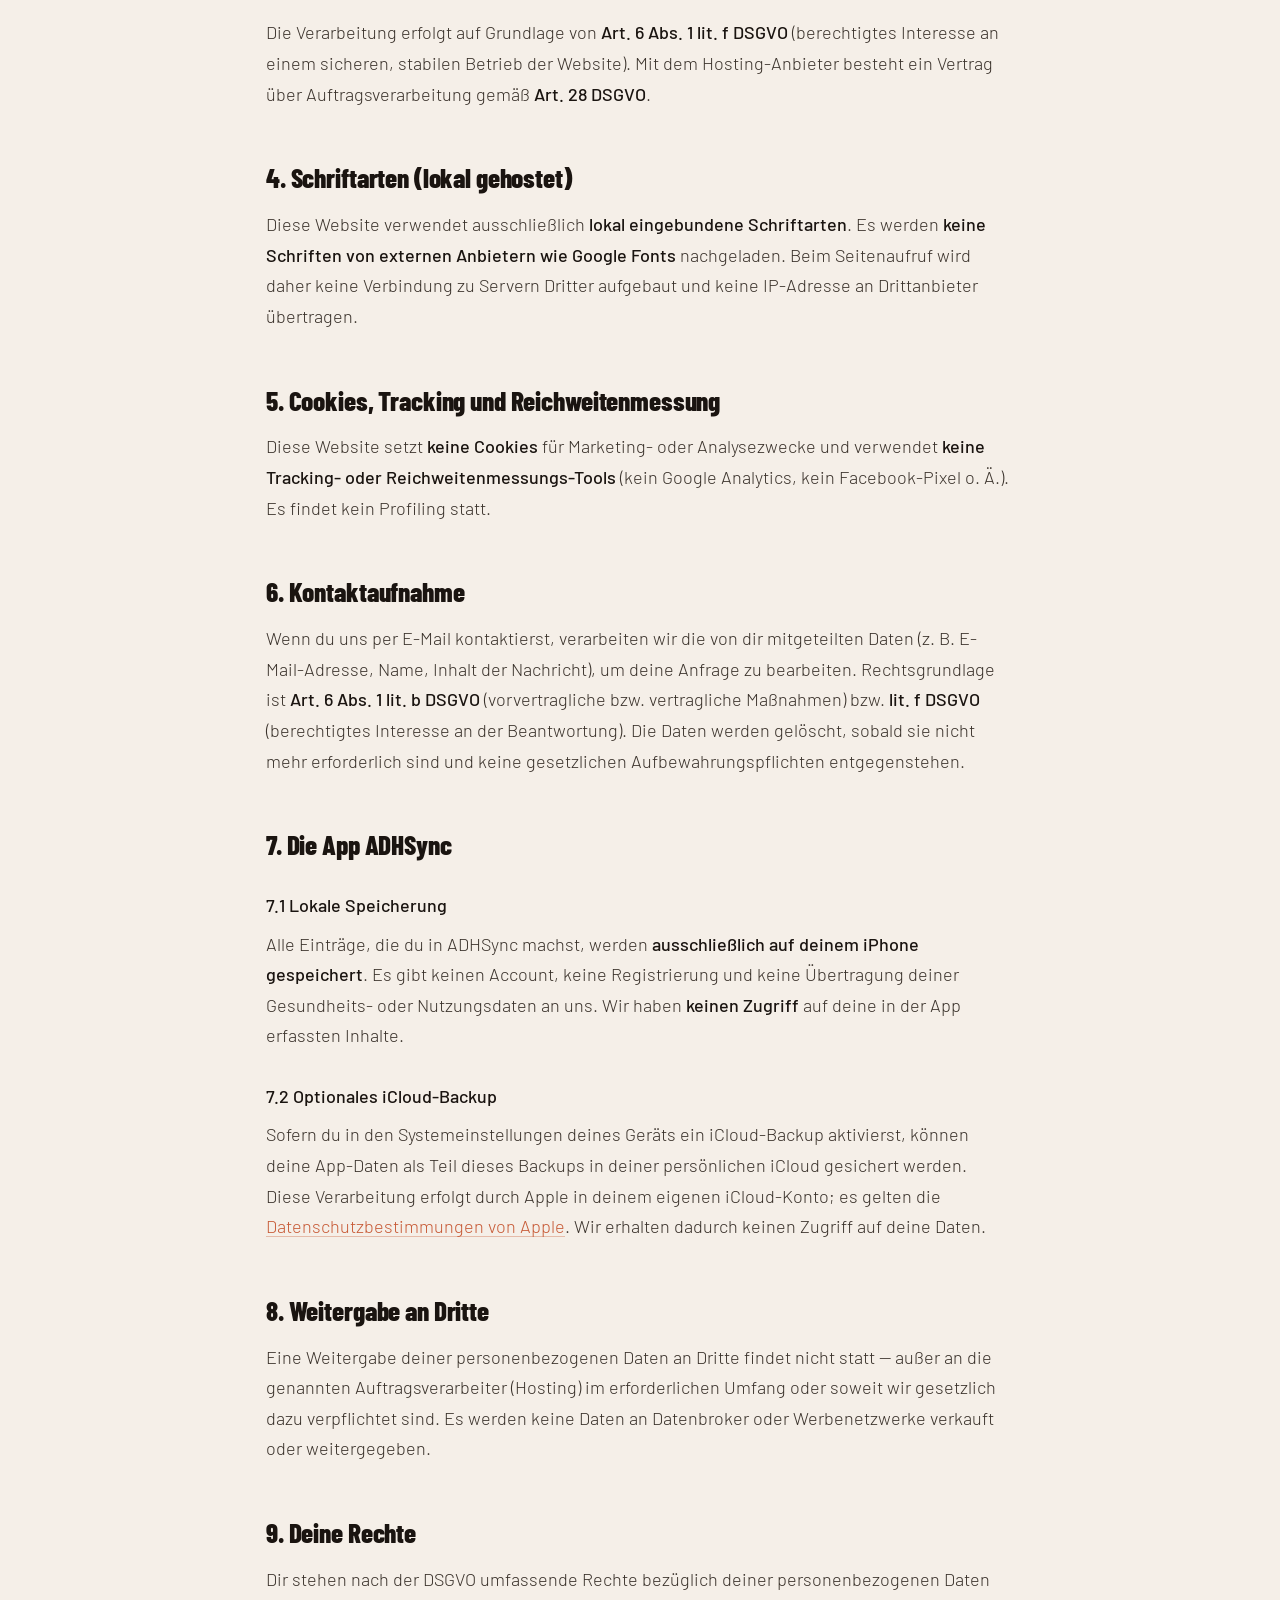
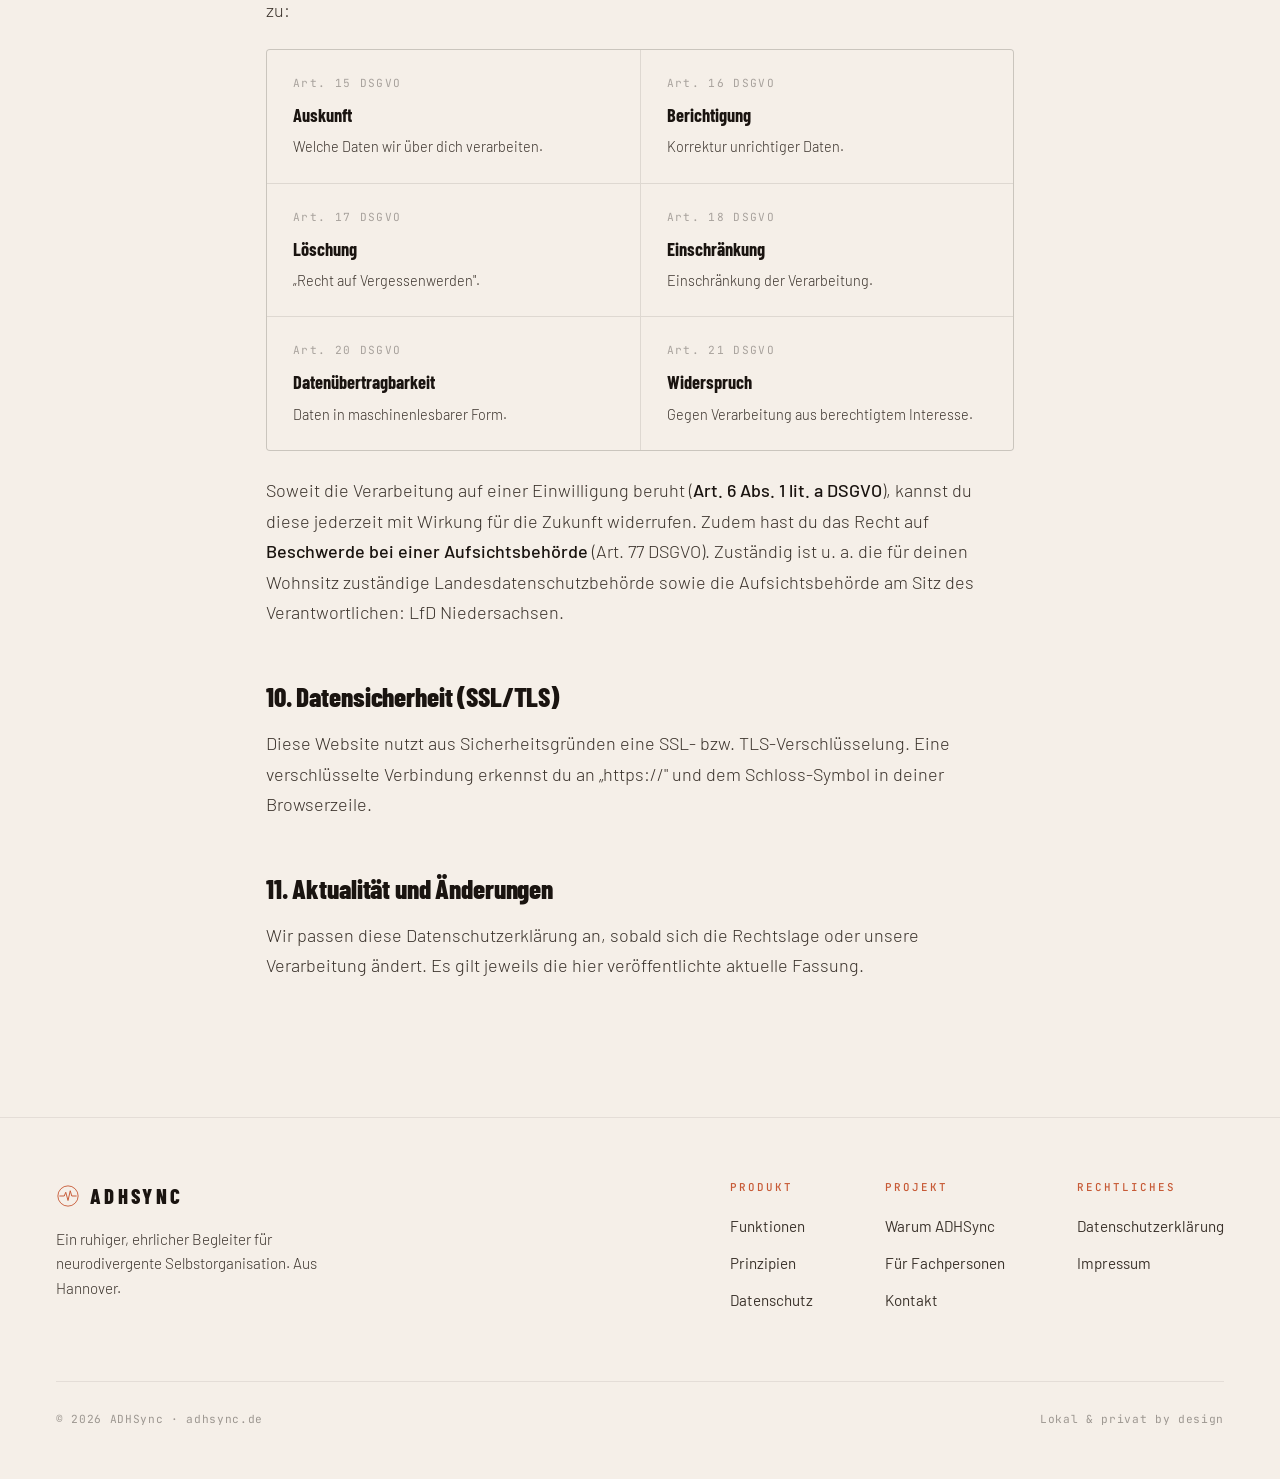
==== commit 37a8e035: "Update website files" ====
--- a/datenschutz.html
+++ b/datenschutz.html
@@ -130,6 +130,7 @@
     <span class="eyebrow">Rechtliches</span>
     <h1 class="page-title">Datenschutz<span class="pet">erklärung</span></h1>
     <p class="page-intro">Datenschutz ist bei ADHSync kein Kleingedrucktes, sondern Grundprinzip. Hier erklären wir transparent, welche Daten verarbeitet werden — und welche bewusst nicht.</p>
+    <p class="meta">Stand: Mai 2026</p>
     <p class="meta">Stand: Juni 2026</p>
   </div>
 </header>
@@ -140,7 +141,7 @@
   <p>Rene Christian Glembotzky<br>
   Försterstieg 2<br>
   30916 Isernhagen<br>
-  E-Mail: <a href="mailto:hello@adhsync.com">hello@adhsync.com</a></p>
+  E-Mail: <a href="mailto:hallo@adhsync.de">hallo@adhsync.de</a></p>
 
   <h2>2. Grundsatz: Datensparsamkeit by design</h2>
   <p>ADHSync ist so gebaut, dass möglichst wenig personenbezogene Daten verarbeitet werden. Die in der App erfassten Inhalte (z. B. Check-ins, Stimmung, Medikamenteneinnahmen) werden <strong>ausschließlich lokal auf deinem Gerät gespeichert</strong> und nicht an uns oder Dritte übertragen. Diese Website wiederum nutzt keine Tracking-, Analyse- oder Werbedienste.</p>
@@ -210,7 +211,7 @@
       <div class="footer-col"><h4>Projekt</h4>
         <a href="index.html#warum">Warum ADHSync</a>
         <a href="fachpersonen.html">Für Fachpersonen</a>
-        <a href="mailto:hello@adhsync.com">Kontakt</a>
+        <a href="mailto:hallo@adhsync.de">Kontakt</a>
       </div>
       <div class="footer-col"><h4>Rechtliches</h4>
         <a href="datenschutz.html">Datenschutzerklärung</a>
@@ -219,7 +220,7 @@
     </div>
   </div>
   <div class="footer-bottom">
-    <div class="footer-copy">©2026 ADHSync.com</div>
+    <div class="footer-copy">© 2026 ADHSync · adhsync.de</div>
     <div class="footer-copy">Lokal &amp; privat by design</div>
   </div>
 </footer>
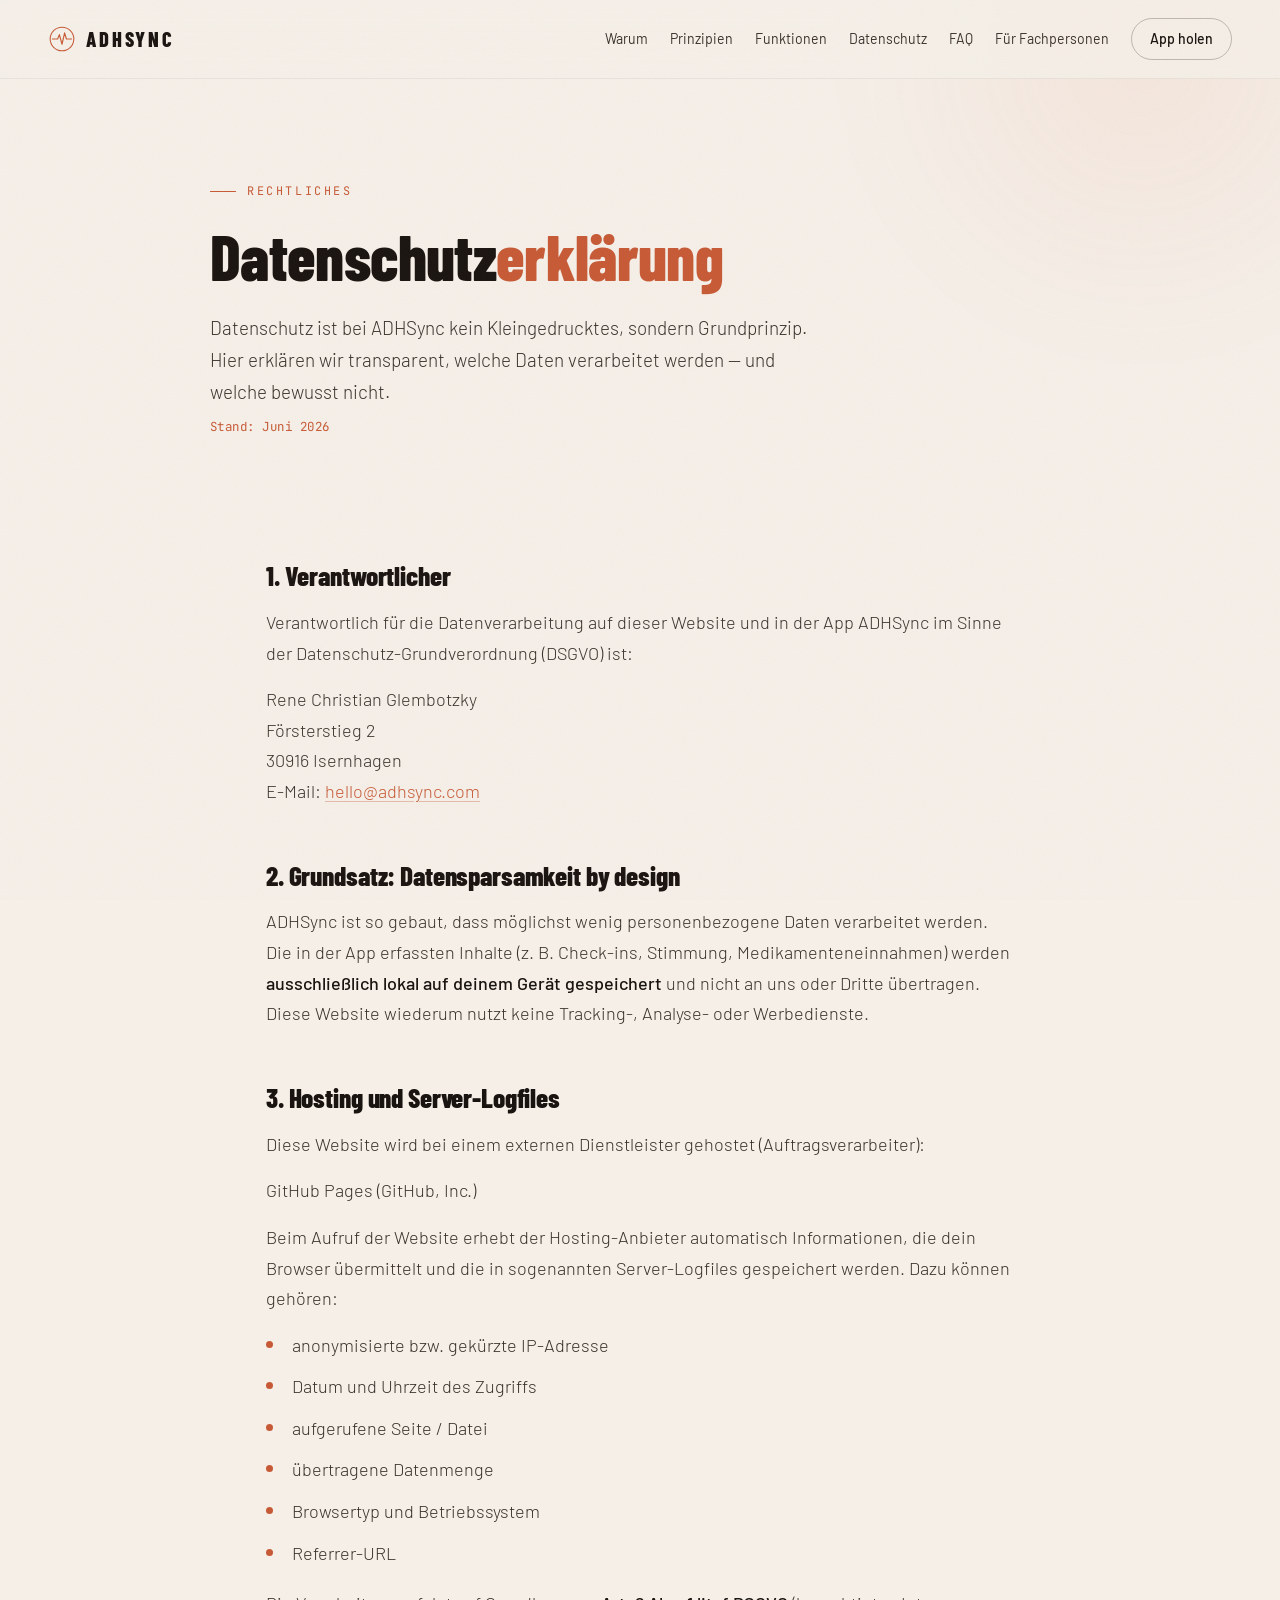
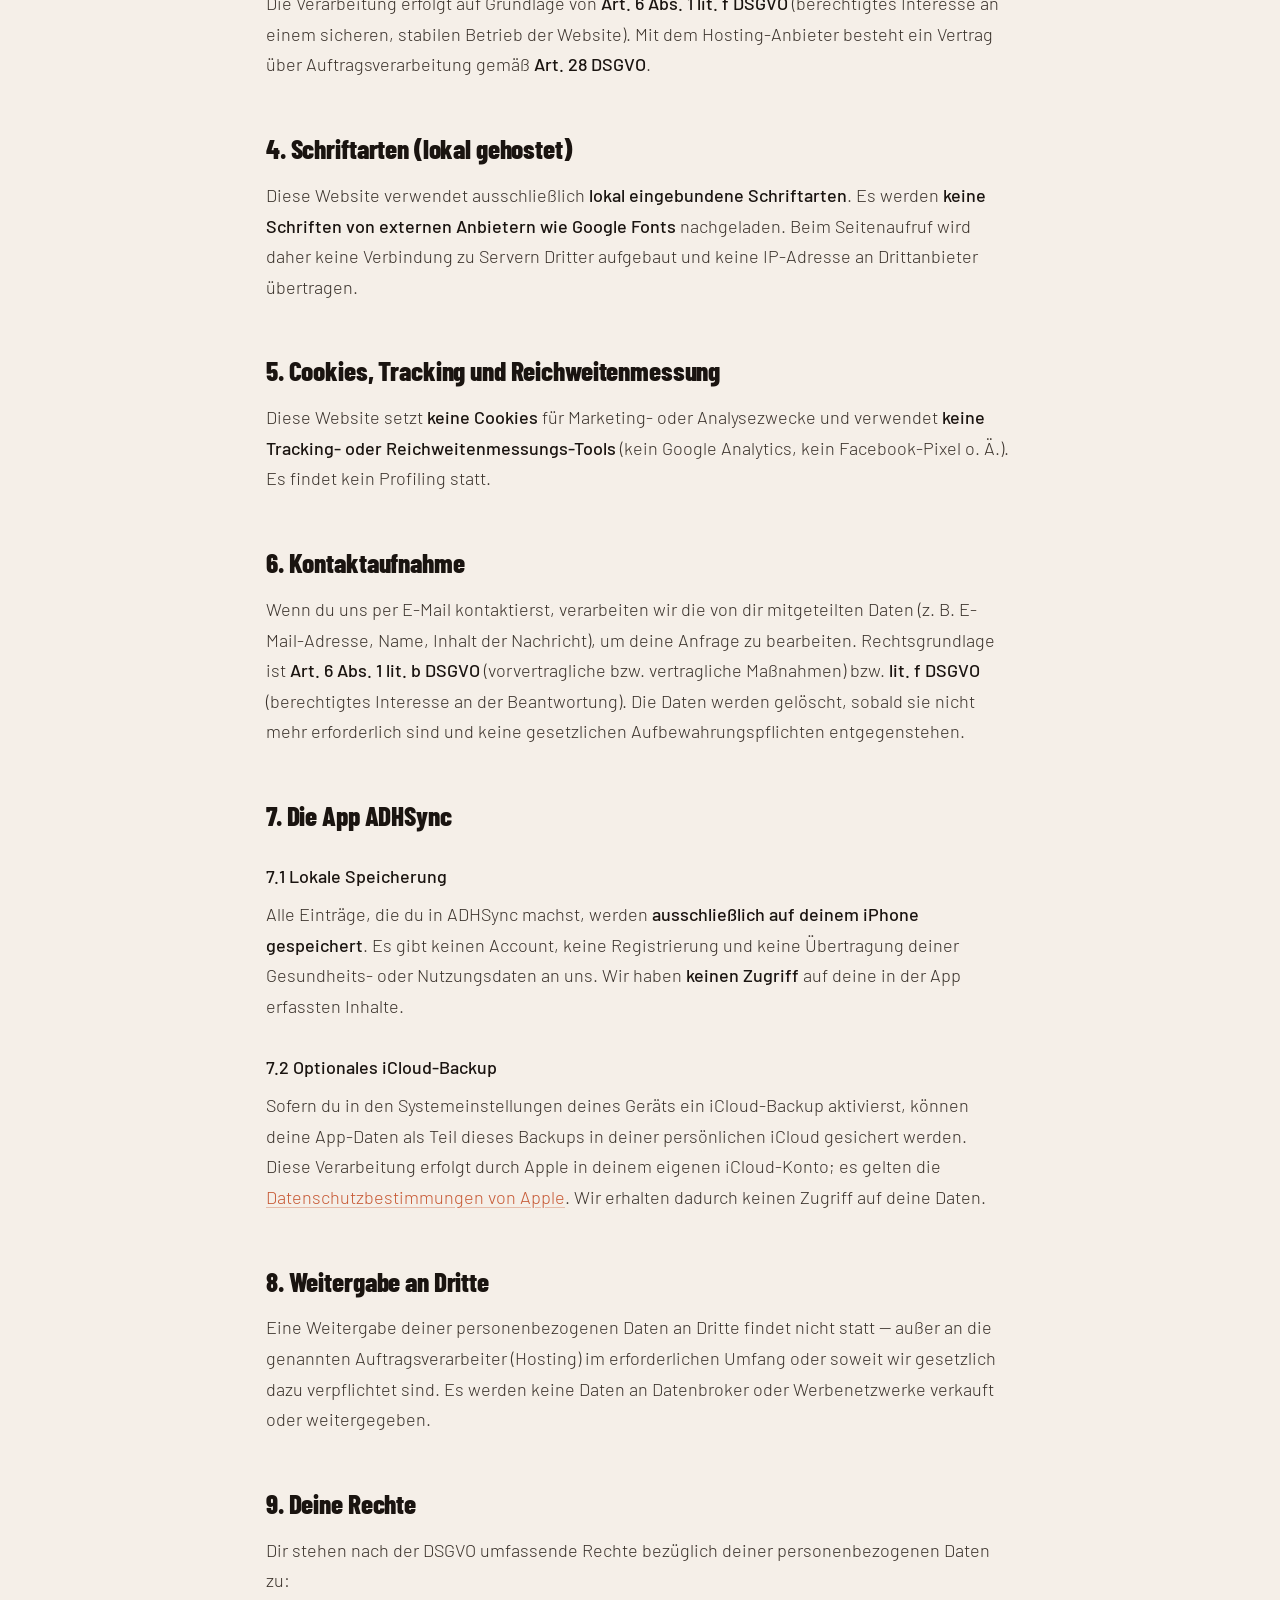
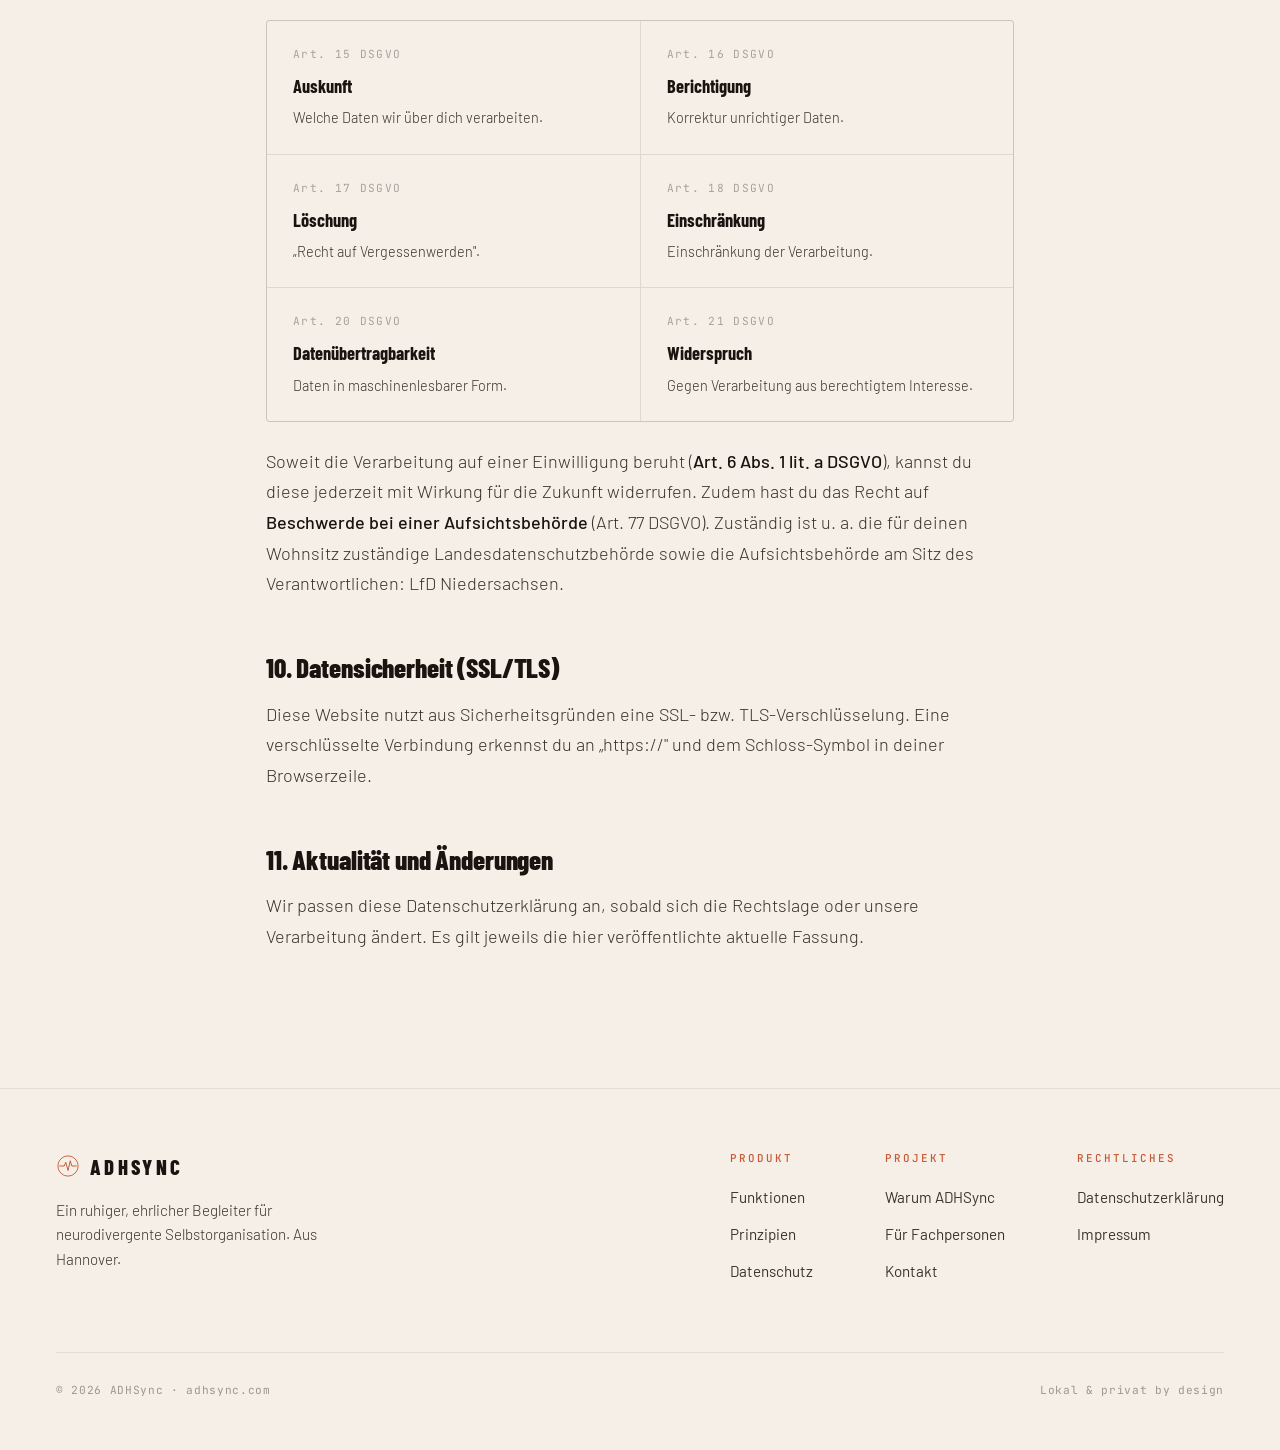
==== commit ee82ce53: "Update der Homepage" ====
--- a/datenschutz.html
+++ b/datenschutz.html
@@ -9,7 +9,17 @@
 <meta property="og:title" content="Datenschutzerklärung — ADHSync">
 <meta property="og:description" content="Datenschutzerklärung von ADHSync nach DSGVO. Alle App-Daten bleiben lokal auf deinem iPhone.">
 <meta property="og:type" content="website">
+<meta property="og:url" content="https://adhsync.com/datenschutz.html">
+<meta property="og:site_name" content="ADHSync">
 <meta property="og:locale" content="de_DE">
+<meta name="twitter:card" content="summary">
+<meta name="twitter:title" content="Datenschutzerklärung — ADHSync">
+<meta name="twitter:description" content="Datenschutzerklärung von ADHSync nach DSGVO. Alle App-Daten bleiben lokal auf deinem iPhone.">
+<meta name="robots" content="index,follow">
+<meta name="author" content="Rene Christian Glembotzky">
+<meta name="application-name" content="ADHSync">
+<meta name="apple-mobile-web-app-title" content="ADHSync">
+<link rel="canonical" href="https://adhsync.com/datenschutz.html">
 <link rel="icon" type="image/svg+xml" href="data:image/svg+xml;utf8,<svg xmlns='http://www.w3.org/2000/svg' viewBox='0 0 64 64'><circle cx='32' cy='32' r='28' fill='%23F5EFE8' stroke='%23C75A36' stroke-width='3'/><path d='M10 32 H22 L26 22 L32 44 L38 18 L42 32 H54' fill='none' stroke='%23C75A36' stroke-width='3' stroke-linecap='round' stroke-linejoin='round'/></svg>">
 
 <style>
@@ -45,12 +55,12 @@
 @keyframes drawPulse{to{stroke-dashoffset:0;}}
 
 /* NAV */
-nav{position:fixed;top:0;left:0;right:0;z-index:200;padding:18px 56px;display:flex;justify-content:space-between;align-items:center;background:rgba(245,239,232,0.82);backdrop-filter:blur(16px) saturate(1.2);border-bottom:1px solid rgba(26,20,16,0.06);}
-.nav-logo{font-family:'Barlow Condensed',sans-serif;font-weight:800;font-size:1.35rem;letter-spacing:0.16em;text-transform:uppercase;color:var(--ink);text-decoration:none;}
-.nav-right{display:flex;gap:34px;align-items:center;}
-.nav-link{font-size:0.92rem;color:var(--ink-soft);text-decoration:none;transition:color 0.2s;}
+nav{position:fixed;top:0;left:0;right:0;z-index:200;padding:18px 48px;display:flex;justify-content:space-between;align-items:center;background:rgba(245,239,232,0.82);backdrop-filter:blur(16px) saturate(1.2);border-bottom:1px solid rgba(26,20,16,0.06);}
+.nav-logo{font-family:'Barlow Condensed',sans-serif;font-weight:800;font-size:1.28rem;letter-spacing:0.14em;text-transform:uppercase;color:var(--ink);text-decoration:none;}
+.nav-right{display:flex;gap:22px;align-items:center;}
+.nav-link{font-size:0.88rem;color:var(--ink-soft);text-decoration:none;transition:color 0.2s;}
 .nav-link:hover{color:var(--ink);}
-.nav-cta{font-weight:500;font-size:0.92rem;color:var(--ink);text-decoration:none;border:1px solid rgba(26,20,16,0.25);border-radius:100px;padding:9px 22px;transition:border-color 0.2s,background 0.2s,color 0.2s;}
+.nav-cta{font-weight:500;font-size:0.88rem;color:var(--ink);text-decoration:none;border:1px solid rgba(26,20,16,0.25);border-radius:100px;padding:8px 18px;transition:border-color 0.2s,background 0.2s,color 0.2s;}
 .nav-cta:hover{border-color:var(--ink);background:var(--ink);color:var(--paper);}
 /* PAGE HEAD */
 .page-head{padding:170px 56px 70px;position:relative;overflow:hidden;}
@@ -79,8 +89,6 @@
 .callout .c-title{font-family:'Barlow Condensed',sans-serif;font-weight:700;font-size:1.05rem;text-transform:uppercase;letter-spacing:0.06em;color:var(--orange-deep);margin-bottom:8px;display:flex;align-items:center;gap:9px;}
 .callout p{font-size:0.96rem;margin-bottom:0;color:var(--ink-soft);}
 .callout svg{width:17px;height:17px;stroke:var(--orange-deep);flex-shrink:0;}
-/* PLACEHOLDER fields */
-.ph-field{background:rgba(232,116,76,0.1);border-bottom:1px dashed var(--orange-deep);padding:1px 7px;border-radius:3px;font-weight:400;color:var(--orange-deep);font-style:normal;font-size:0.95em;}
 /* DATA TABLE for DSGVO rights */
 .rights-grid{display:grid;grid-template-columns:repeat(2,1fr);gap:1px;background:rgba(26,20,16,0.1);border:1px solid rgba(26,20,16,0.1);border-radius:4px;overflow:hidden;margin:24px 0;}
 .right-cell{background:var(--paper);padding:24px 26px;}
@@ -118,7 +126,9 @@
   <a href="index.html" class="nav-logo"><svg class="logo-mark" viewBox="0 0 64 64" aria-hidden="true"><circle cx="32" cy="32" r="27" fill="none" stroke="currentColor" stroke-width="2.4"/><path class="logo-wave" d="M10 32 H22 L26 22 L32 44 L38 18 L42 32 H54" fill="none" stroke="currentColor" stroke-width="2.6" stroke-linecap="round" stroke-linejoin="round"/></svg><span>ADHSync</span></a>
   <div class="nav-right">
     <a href="index.html#warum" class="nav-link">Warum</a>
+    <a href="index.html#prinzipien" class="nav-link">Prinzipien</a>
     <a href="index.html#funktionen" class="nav-link">Funktionen</a>
+    <a href="index.html#datenschutz" class="nav-link">Datenschutz</a>
     <a href="index.html#faq" class="nav-link">FAQ</a>
     <a href="fachpersonen.html" class="nav-link">Für Fachpersonen</a>
     <a href="index.html#download" class="nav-cta">App holen</a>
@@ -130,7 +140,6 @@
     <span class="eyebrow">Rechtliches</span>
     <h1 class="page-title">Datenschutz<span class="pet">erklärung</span></h1>
     <p class="page-intro">Datenschutz ist bei ADHSync kein Kleingedrucktes, sondern Grundprinzip. Hier erklären wir transparent, welche Daten verarbeitet werden — und welche bewusst nicht.</p>
-    <p class="meta">Stand: Mai 2026</p>
     <p class="meta">Stand: Juni 2026</p>
   </div>
 </header>
@@ -141,14 +150,14 @@
   <p>Rene Christian Glembotzky<br>
   Försterstieg 2<br>
   30916 Isernhagen<br>
-  E-Mail: <a href="mailto:hallo@adhsync.de">hallo@adhsync.de</a></p>
+  E-Mail: <a href="#email" class="email-protect" data-email="104-101-108-108-111-64-97-100-104-115-121-110-99-46-99-111-109" data-email-label="address">E-Mail anzeigen</a></p>
 
   <h2>2. Grundsatz: Datensparsamkeit by design</h2>
   <p>ADHSync ist so gebaut, dass möglichst wenig personenbezogene Daten verarbeitet werden. Die in der App erfassten Inhalte (z. B. Check-ins, Stimmung, Medikamenteneinnahmen) werden <strong>ausschließlich lokal auf deinem Gerät gespeichert</strong> und nicht an uns oder Dritte übertragen. Diese Website wiederum nutzt keine Tracking-, Analyse- oder Werbedienste.</p>
 
   <h2>3. Hosting und Server-Logfiles</h2>
   <p>Diese Website wird bei einem externen Dienstleister gehostet (Auftragsverarbeiter):</p>
-  <p>Github.com</p>
+  <p>GitHub Pages (GitHub, Inc.)</p>
   <p>Beim Aufruf der Website erhebt der Hosting-Anbieter automatisch Informationen, die dein Browser übermittelt und die in sogenannten Server-Logfiles gespeichert werden. Dazu können gehören:</p>
   <ul>
     <li>anonymisierte bzw. gekürzte IP-Adresse</li>
@@ -211,7 +220,7 @@
       <div class="footer-col"><h4>Projekt</h4>
         <a href="index.html#warum">Warum ADHSync</a>
         <a href="fachpersonen.html">Für Fachpersonen</a>
-        <a href="mailto:hallo@adhsync.de">Kontakt</a>
+        <a href="#email" class="email-protect" data-email="104-101-108-108-111-64-97-100-104-115-121-110-99-46-99-111-109">Kontakt</a>
       </div>
       <div class="footer-col"><h4>Rechtliches</h4>
         <a href="datenschutz.html">Datenschutzerklärung</a>
@@ -220,9 +229,17 @@
     </div>
   </div>
   <div class="footer-bottom">
-    <div class="footer-copy">© 2026 ADHSync · adhsync.de</div>
+    <div class="footer-copy">© 2026 ADHSync · adhsync.com</div>
     <div class="footer-copy">Lokal &amp; privat by design</div>
   </div>
 </footer>
+<script>
+document.querySelectorAll('[data-email]').forEach(link=>{
+  const email=link.dataset.email.split('-').map(code=>String.fromCharCode(Number(code))).join('');
+  link.href=`mailto:${email}`;
+  link.rel='nofollow';
+  if(link.dataset.emailLabel==='address') link.textContent=email;
+});
+</script>
 </body>
 </html>
